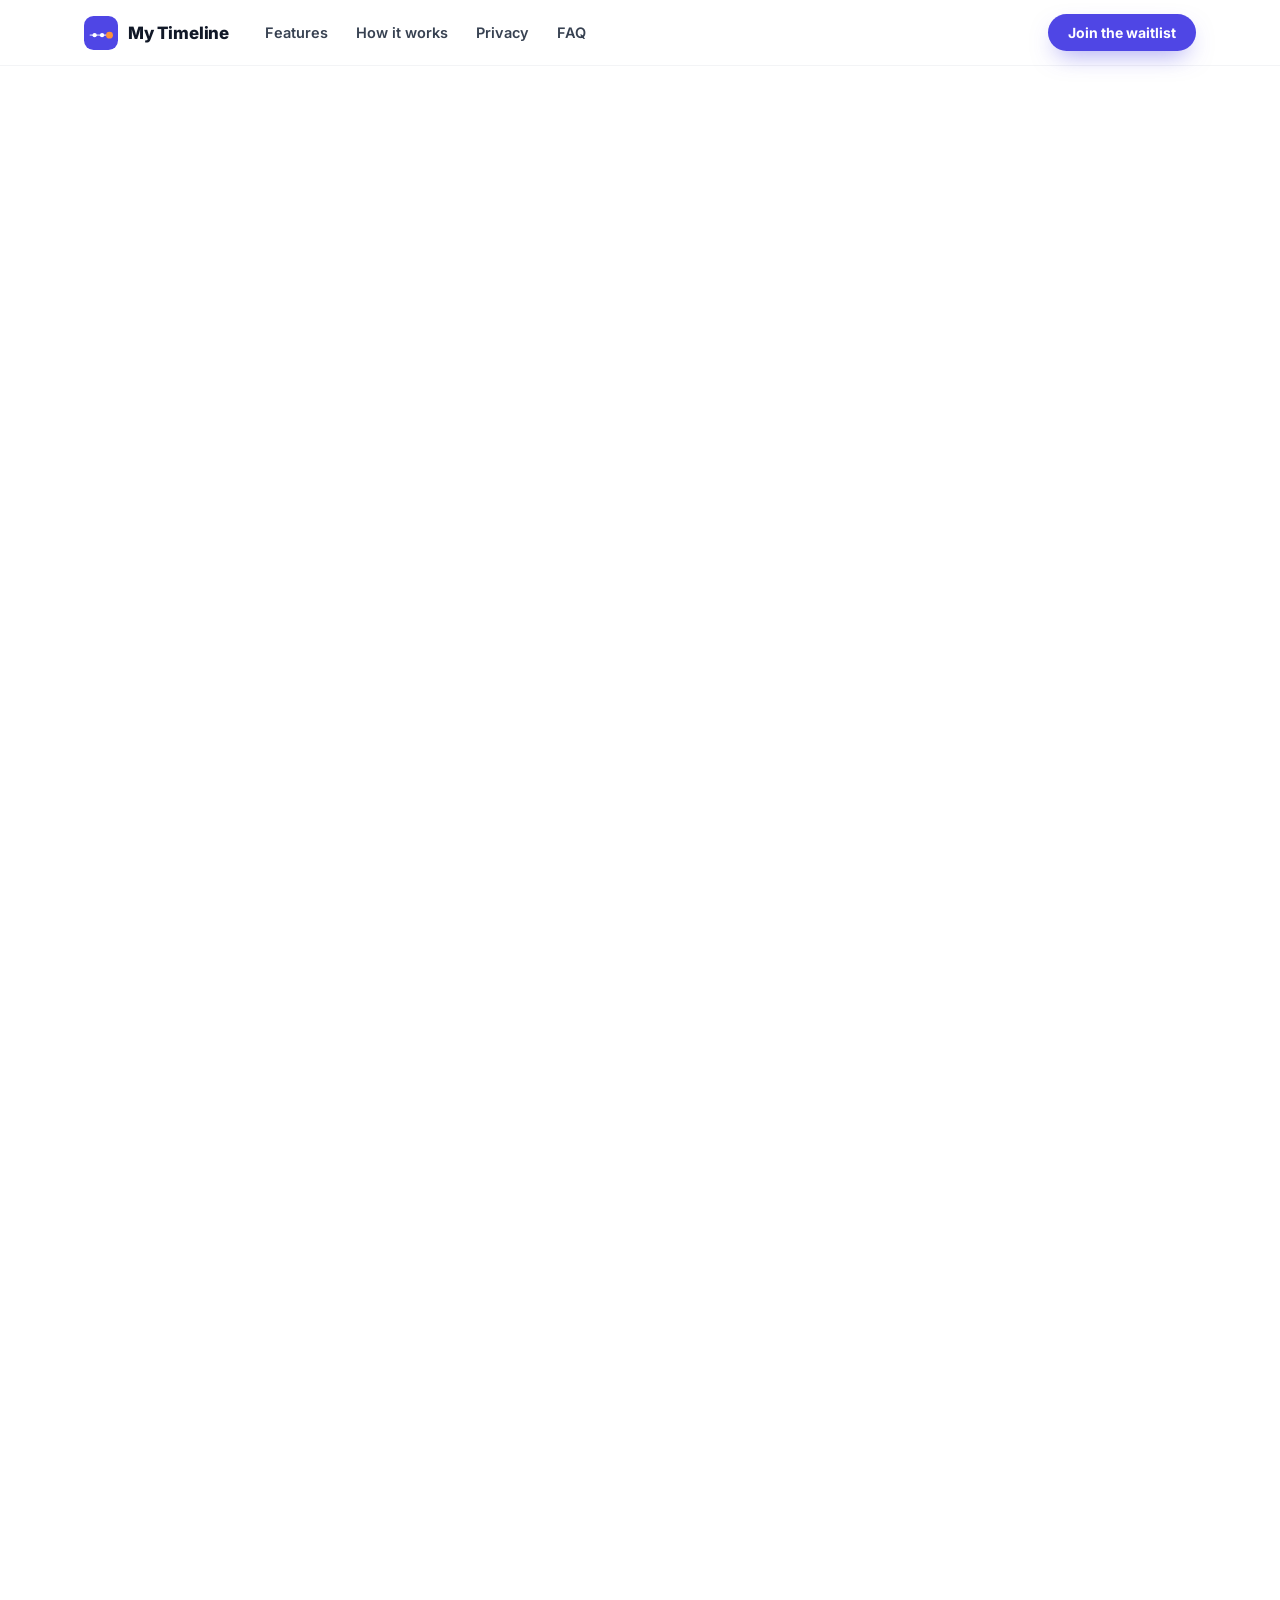
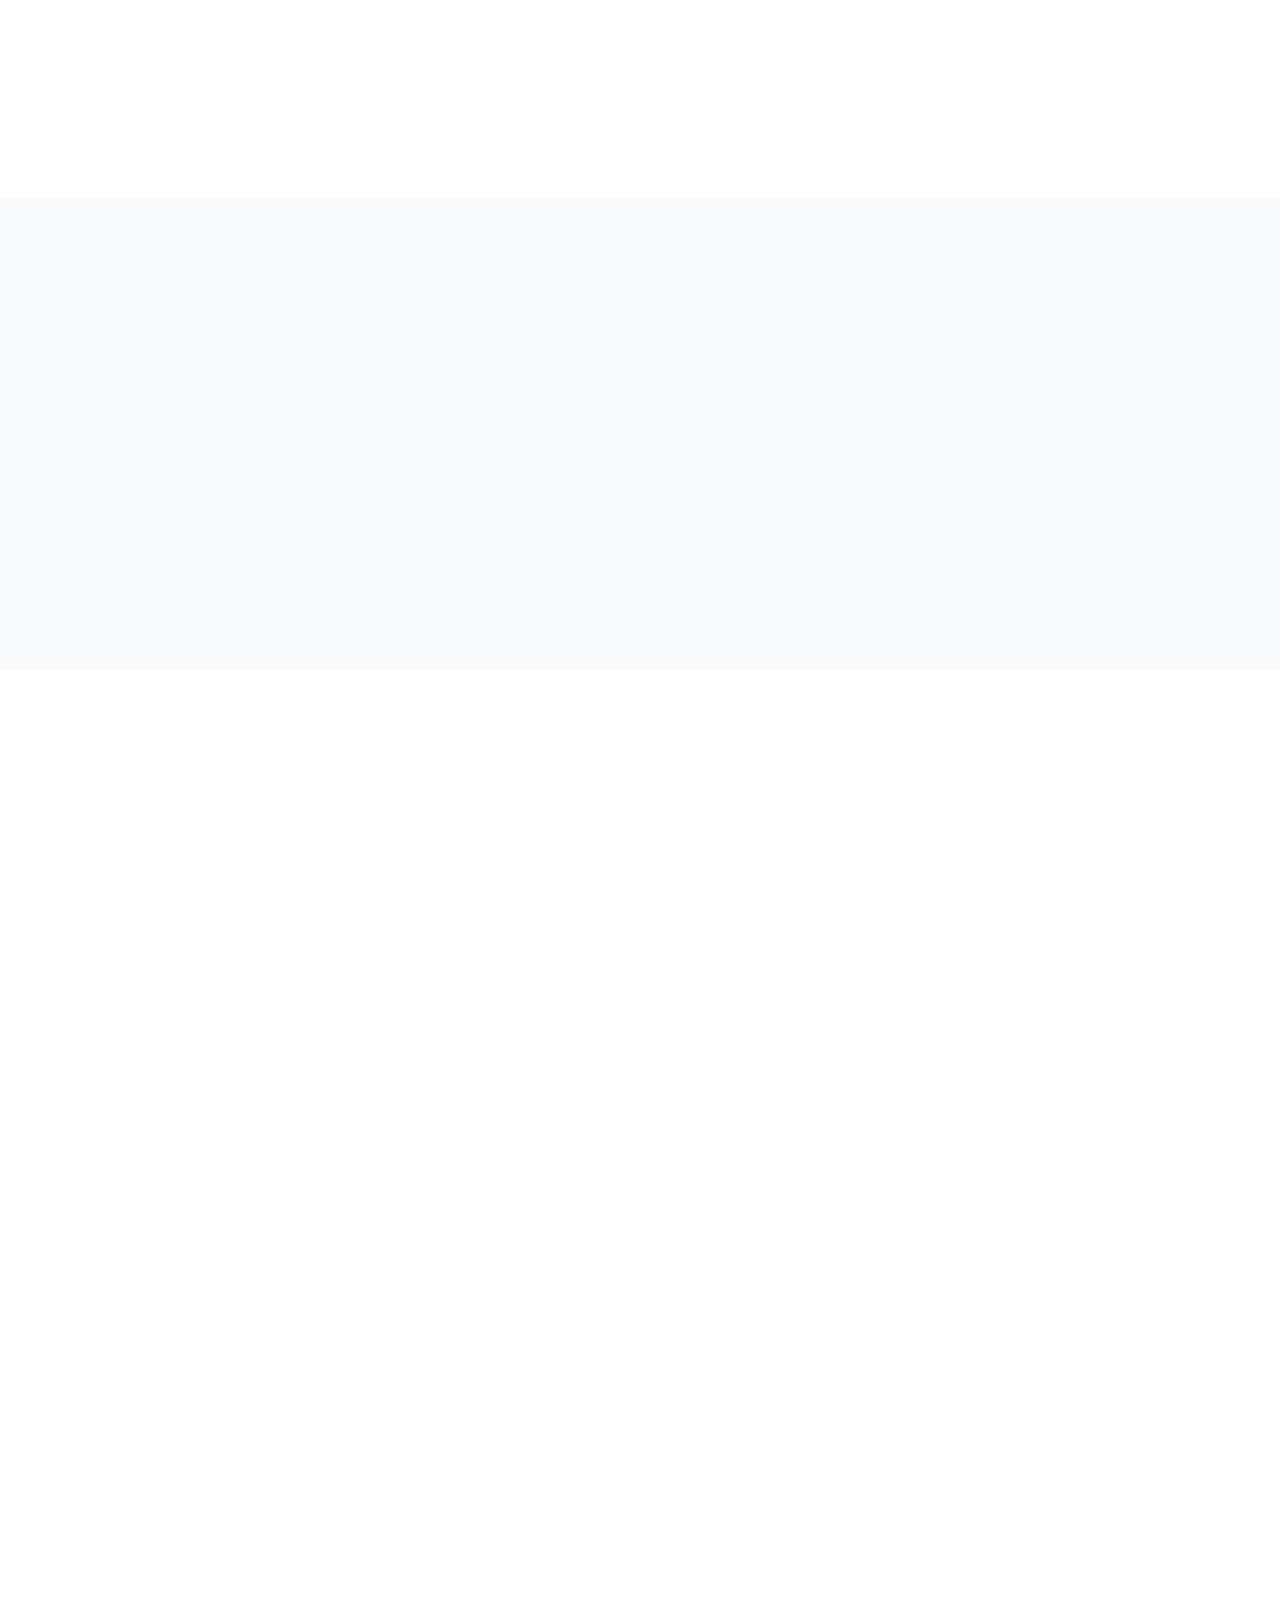
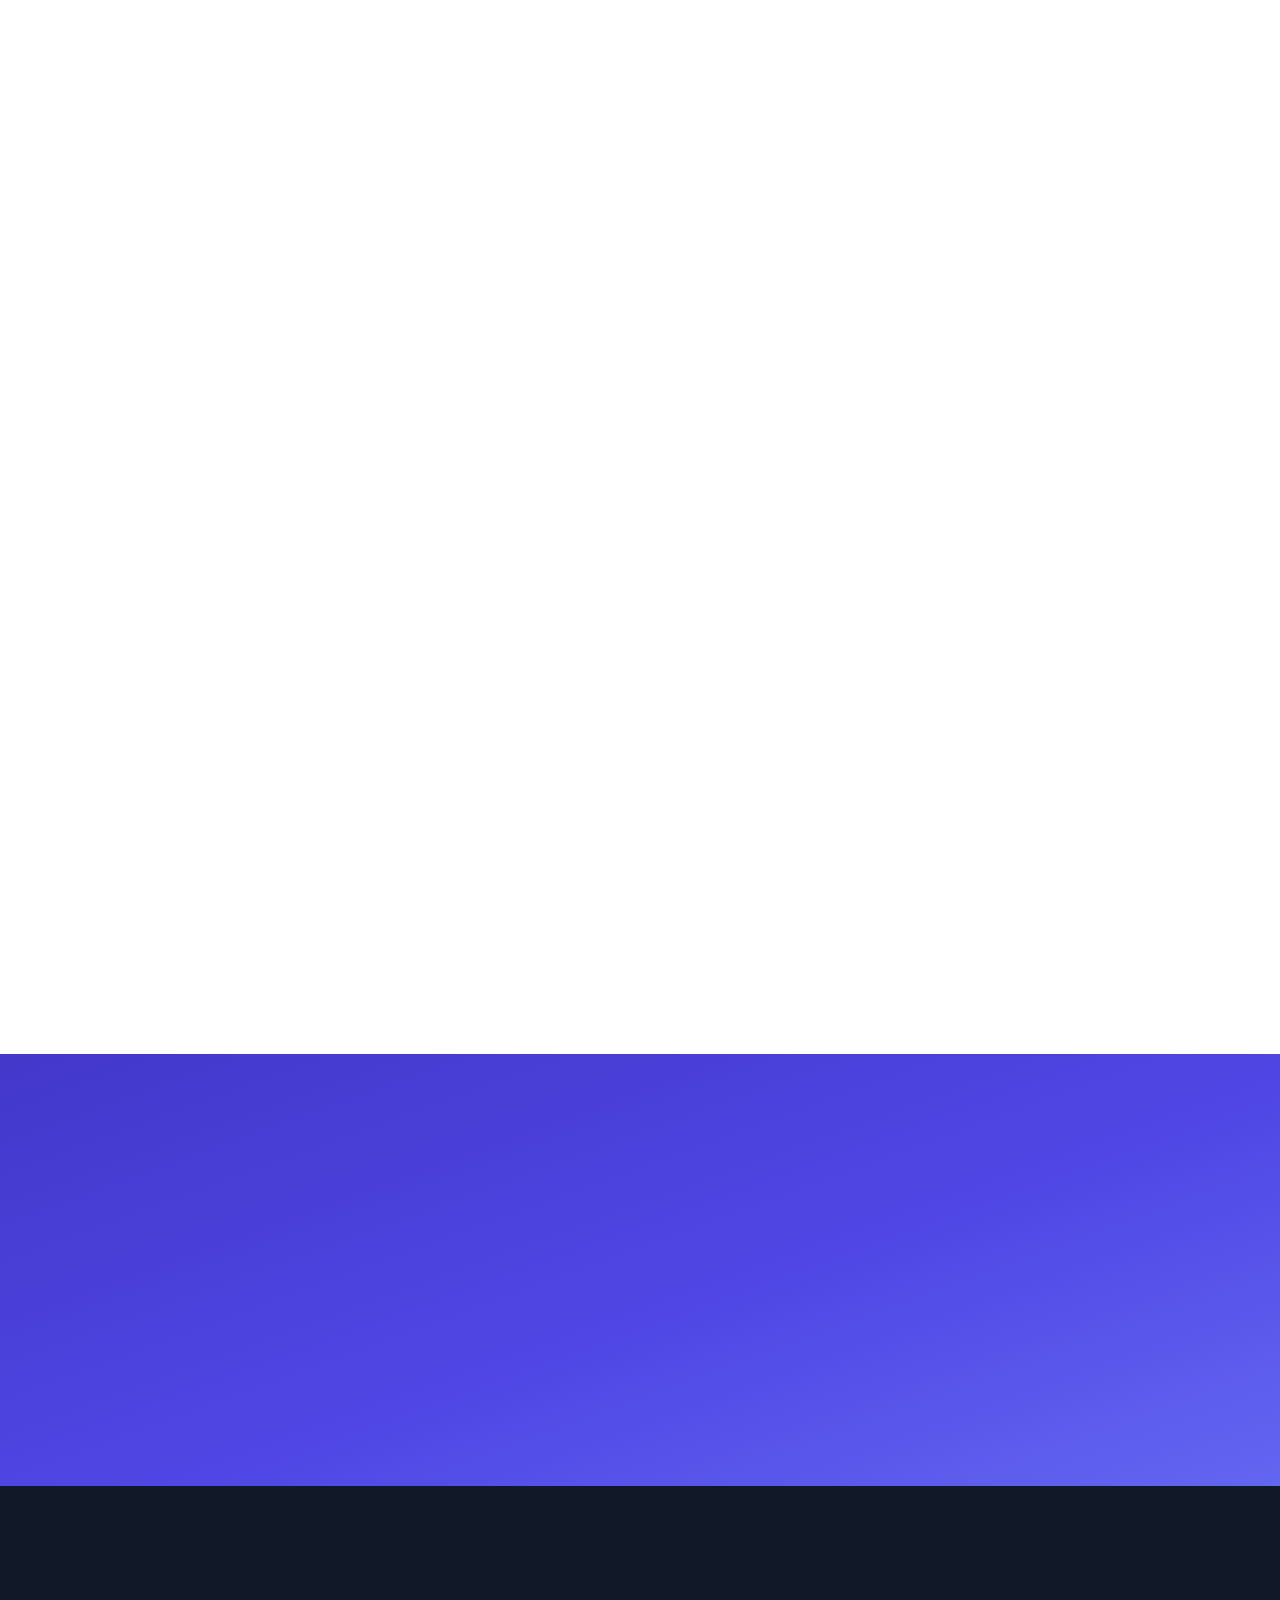
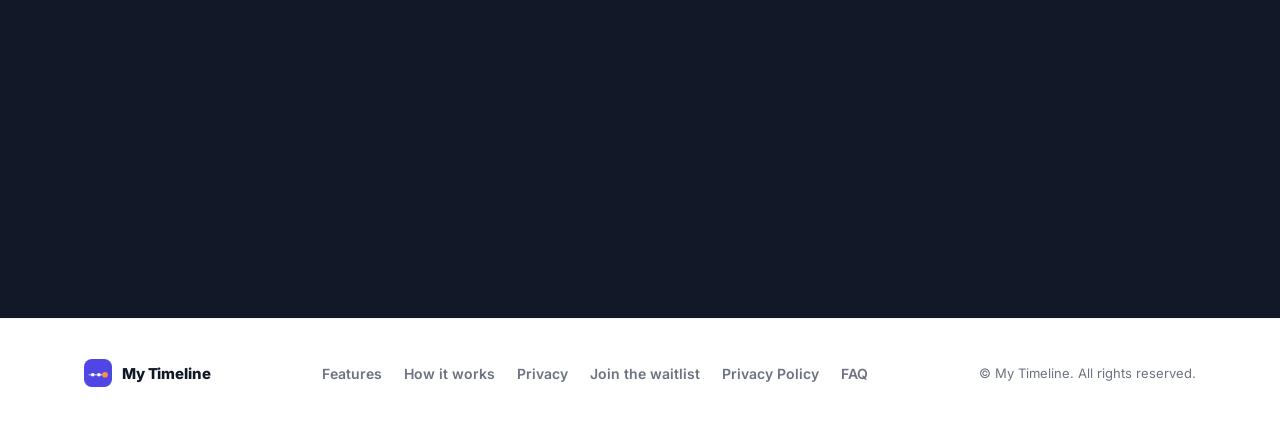
==== index.html @ 596b5185 "Refresh homepage with new app features and slogans Adds Instagram import, comments, custom themes, k" ====
<!doctype html>
<html lang="en">
<head>
<meta charset="UTF-8" />
<meta name="viewport" content="width=device-width, initial-scale=1.0" />
<title>My Timeline — A private timeline for the people you love</title>
<meta name="description" content="My Timeline is a private, collaborative app for capturing a life story as it happens — organized by age, shared only with the family and friends you invite." />
<link rel="icon" href="assets/favicon.png" />
<link rel="preconnect" href="https://fonts.googleapis.com" />
<link rel="preconnect" href="https://fonts.gstatic.com" crossorigin />
<link href="https://fonts.googleapis.com/css2?family=Inter:wght@400;500;600;700;800&display=swap" rel="stylesheet" />
<link rel="stylesheet" href="css/style.css" />
</head>
<body>

<a class="skip-link" href="#main">Skip to content</a>

<header class="nav" id="top">
  <div class="wrap nav__inner">
    <a class="brand" href="#top">
      <span class="brand__mark" aria-hidden="true">
        <svg width="34" height="34" viewBox="0 0 64 64" fill="none" xmlns="http://www.w3.org/2000/svg">
          <rect width="64" height="64" rx="18" fill="#4F46E5"/>
          <line x1="12" y1="36" x2="52" y2="36" stroke="rgba(255,255,255,0.55)" stroke-width="3" stroke-linecap="round"/>
          <circle cx="20" cy="36" r="4" fill="#fff"/>
          <circle cx="34" cy="36" r="4" fill="#fff"/>
          <circle cx="48" cy="36" r="6.5" fill="#FB923C"/>
        </svg>
      </span>
      <span class="brand__word">My Timeline</span>
    </a>

    <nav class="nav__links" aria-label="Primary">
      <a href="#features">Features</a>
      <a href="#how-it-works">How it works</a>
      <a href="#privacy">Privacy</a>
      <a href="faq.html">FAQ</a>
    </nav>

    <a class="btn btn--primary btn--sm nav__cta" href="#waitlist">Join the waitlist</a>

    <button class="nav__toggle" id="navToggle" aria-expanded="false" aria-controls="mobileMenu" aria-label="Open menu">
      <span></span><span></span><span></span>
    </button>
  </div>

  <div class="mobile-menu" id="mobileMenu">
    <a href="#features">Features</a>
    <a href="#how-it-works">How it works</a>
    <a href="#privacy">Privacy</a>
    <a href="faq.html">FAQ</a>
    <a class="btn btn--primary" href="#waitlist">Join the waitlist</a>
  </div>
</header>

<main id="main">

  <!-- HERO -->
  <section class="hero">
    <div class="wrap hero__inner">
      <div class="hero__copy reveal">
        <p class="eyebrow">Now building — early access opening soon</p>
        <h1>Every moment,<br>in order.</h1>
        <p class="hero__slogan">Capture your life, not your image.</p>
        <p class="hero__sub">
          My Timeline is a private place to keep the story of a life —
          organized by age, filled in together with the people who love them most.
        </p>

        <form class="waitlist-form" id="heroForm" novalidate>
          <label class="sr-only" for="heroEmail">Email address</label>
          <input class="waitlist-form__input" id="heroEmail" type="email" name="email" placeholder="you@example.com" autocomplete="email" required />
          <button class="btn btn--primary" type="submit">
            <span class="btn__label">Join the waitlist</span>
            <span class="btn__spinner" aria-hidden="true"></span>
          </button>
        </form>
        <p class="waitlist-form__status" id="heroStatus" role="status" aria-live="polite"></p>

        <p class="hero__note">No spam. One email when we open the doors.</p>
      </div>

      <div class="hero__art reveal reveal--delay-1" aria-hidden="true">
        <div class="phone phone--lg">
          <div class="phone__notch"></div>
          <div class="phone__screen">
            <div class="mock-topbar">
              <span class="mock-topbar__action">Timelines</span>
              <span class="mock-topbar__title">Baby June</span>
              <span class="mock-topbar__action">⋯</span>
            </div>
            <div class="mock-rail">

              <div class="mock-yearhead"><span>Born</span></div>

              <div class="mock-row">
                <div class="mock-rail-line"></div>
                <div class="mock-dot mock-dot--birth"></div>
                <div class="mock-card">
                  <div class="mock-thumb mock-thumb--a"></div>
                  <p class="mock-card__title">Hello, world</p>
                  <p class="mock-card__date">March 2, 2026</p>
                </div>
              </div>

              <div class="mock-yearhead"><span>Age 1</span></div>

              <div class="mock-row">
                <div class="mock-rail-line"></div>
                <div class="mock-dot"></div>
                <div class="mock-card">
                  <div class="mock-thumb mock-thumb--b"></div>
                  <p class="mock-card__title">First steps</p>
                  <p class="mock-card__date">April 14, 2027</p>
                </div>
              </div>

              <div class="mock-row">
                <div class="mock-rail-line"></div>
                <div class="mock-dot"></div>
                <div class="mock-card">
                  <div class="mock-thumb mock-thumb--c"></div>
                  <p class="mock-card__title">Beach day</p>
                  <p class="mock-card__date">July 9, 2027</p>
                </div>
              </div>

            </div>
            <div class="mock-fab">+</div>
          </div>
        </div>
        <div class="hero__blob" aria-hidden="true"></div>
      </div>
    </div>
  </section>

  <!-- FEATURES -->
  <section class="features" id="features">
    <div class="wrap">
      <div class="section-head reveal">
        <p class="eyebrow">Features</p>
        <h2>Built for the story of a life,<br>not a feed of it.</h2>
      </div>

      <div class="feature-grid">

        <article class="feature-card reveal">
          <div class="feature-card__icon" style="--icon-bg:#EEF2FF;--icon-fg:#4F46E5">
            <svg width="24" height="24" viewBox="0 0 24 24" fill="none"><path d="M4 18h16M8 18V9M12 18V4M16 18v6" stroke="currentColor" stroke-width="2" stroke-linecap="round" stroke-linejoin="round"/></svg>
          </div>
          <h3>Organized by age</h3>
          <p>Every photo, video, and note falls into place along one continuous rail — by year and by age, from day one onward.</p>
        </article>

        <article class="feature-card reveal">
          <div class="feature-card__icon" style="--icon-bg:#FFF7ED;--icon-fg:#FB923C">
            <svg width="24" height="24" viewBox="0 0 24 24" fill="none"><rect x="3" y="5" width="14" height="14" rx="2" stroke="currentColor" stroke-width="2"/><path d="M17 9l4-2v10l-4-2" stroke="currentColor" stroke-width="2" stroke-linejoin="round"/></svg>
          </div>
          <h3>Photos &amp; video, together</h3>
          <p>Capture moments exactly as they happened. Snap a photo or take a video — both live side by side in the same entry.</p>
        </article>

        <article class="feature-card reveal">
          <div class="feature-card__icon" style="--icon-bg:#FDF2F8;--icon-fg:#DB2777">
            <svg width="24" height="24" viewBox="0 0 24 24" fill="none"><path d="M12 3v12m0 0l-4-4m4 4l4-4M4 21h16" stroke="currentColor" stroke-width="2" stroke-linecap="round" stroke-linejoin="round"/></svg>
          </div>
          <h3>Import from Instagram</h3>
          <p>Already have years of memories on Instagram? Bring your posts straight in — no re-uploading, no starting from zero.</p>
        </article>

        <article class="feature-card reveal">
          <div class="feature-card__icon" style="--icon-bg:#FFFBEB;--icon-fg:#D97706">
            <svg width="24" height="24" viewBox="0 0 24 24" fill="none"><rect x="3" y="5" width="18" height="12" rx="3" stroke="currentColor" stroke-width="2"/><path d="M8 17l-2 4 5-4" stroke="currentColor" stroke-width="2" stroke-linejoin="round"/></svg>
          </div>
          <h3>Comments, not likes</h3>
          <p>Family can leave a note on any memory. No public likes, no algorithm — just the people who matter, replying back.</p>
        </article>

        <article class="feature-card reveal">
          <div class="feature-card__icon" style="--icon-bg:#ECFDF5;--icon-fg:#059669">
            <svg width="24" height="24" viewBox="0 0 24 24" fill="none"><path d="M17 21v-2a4 4 0 0 0-4-4H7a4 4 0 0 0-4 4v2M10 11a4 4 0 1 0 0-8 4 4 0 0 0 0 8Z" stroke="currentColor" stroke-width="2" stroke-linecap="round" stroke-linejoin="round"/><path d="M22 21v-2a4 4 0 0 0-3-3.87M16 3.13a4 4 0 0 1 0 7.75" stroke="currentColor" stroke-width="2" stroke-linecap="round" stroke-linejoin="round"/></svg>
          </div>
          <h3>Invite the whole family</h3>
          <p>Bring in parents, grandparents, or close friends as editors who can add moments, or viewers who just get to watch it grow.</p>
        </article>

        <article class="feature-card reveal">
          <div class="feature-card__icon" style="--icon-bg:#F5F3FF;--icon-fg:#7C3AED">
            <svg width="24" height="24" viewBox="0 0 24 24" fill="none"><rect x="3" y="3" width="8" height="8" rx="2" stroke="currentColor" stroke-width="2"/><rect x="13" y="3" width="8" height="8" rx="2" stroke="currentColor" stroke-width="2"/><rect x="3" y="13" width="8" height="8" rx="2" stroke="currentColor" stroke-width="2"/><rect x="13" y="13" width="8" height="8" rx="2" stroke="currentColor" stroke-width="2"/></svg>
          </div>
          <h3>Pick a look that fits</h3>
          <p>Choose a theme for each timeline — from clean and minimal to warm and classic — and make it feel like yours.</p>
        </article>

        <article class="feature-card reveal">
          <div class="feature-card__icon" style="--icon-bg:#F0FDFA;--icon-fg:#0D9488">
            <svg width="24" height="24" viewBox="0 0 24 24" fill="none"><path d="M4 5.5A2.5 2.5 0 0 1 6.5 3H12v18H6.5A2.5 2.5 0 0 1 4 18.5v-13Z" stroke="currentColor" stroke-width="2" stroke-linejoin="round"/><path d="M20 5.5A2.5 2.5 0 0 0 17.5 3H12v18h5.5a2.5 2.5 0 0 0 2.5-2.5v-13Z" stroke="currentColor" stroke-width="2" stroke-linejoin="round"/></svg>
          </div>
          <h3>Turn it into a keepsake book</h3>
          <p>Pick any stretch of the timeline and lay it out as a printable photo book — a memory you can actually hold.</p>
        </article>

        <article class="feature-card reveal">
          <div class="feature-card__icon" style="--icon-bg:#EFF6FF;--icon-fg:#2563EB">
            <svg width="24" height="24" viewBox="0 0 24 24" fill="none"><path d="M18 10h-1.26A8 8 0 1 0 9 20h9a5 5 0 0 0 0-10Z" stroke="currentColor" stroke-width="2" stroke-linejoin="round"/><path d="M9 16l2 2 4-4" stroke="currentColor" stroke-width="2" stroke-linecap="round" stroke-linejoin="round"/></svg>
          </div>
          <h3>Works offline</h3>
          <p>Your timeline keeps working on a plane, in the car, wherever you are — everything syncs the moment you're back online.</p>
        </article>

        <article class="feature-card reveal">
          <div class="feature-card__icon" style="--icon-bg:#FEF2F2;--icon-fg:#DC2626">
            <svg width="24" height="24" viewBox="0 0 24 24" fill="none"><path d="M12 22s8-4.5 8-11V5l-8-3-8 3v6c0 6.5 8 11 8 11Z" stroke="currentColor" stroke-width="2" stroke-linejoin="round"/></svg>
          </div>
          <h3>Private by default</h3>
          <p>There's no public feed and no discovery page. A timeline is only ever visible to the people you personally invite.</p>
        </article>

      </div>
    </div>
  </section>

  <!-- HOW IT WORKS -->
  <section class="how" id="how-it-works">
    <div class="wrap">
      <div class="section-head reveal">
        <p class="eyebrow">How it works</p>
        <h2>From first entry to<br>a life story, in four steps.</h2>
      </div>

      <ol class="steps">
        <li class="steps__item reveal">
          <span class="steps__num">01</span>
          <h3>Start a timeline</h3>
          <p>Give it a name and a starting date — a birthday, or just today.</p>
        </li>
        <li class="steps__item reveal reveal--delay-1">
          <span class="steps__num">02</span>
          <h3>Add a moment</h3>
          <p>Drop in a photo, a video, and a few words whenever something's worth keeping.</p>
        </li>
        <li class="steps__item reveal reveal--delay-2">
          <span class="steps__num">03</span>
          <h3>Invite your people</h3>
          <p>Bring in family as editors, or share view-only access with anyone else.</p>
        </li>
        <li class="steps__item reveal reveal--delay-3">
          <span class="steps__num">04</span>
          <h3>Watch it build itself</h3>
          <p>Every entry files itself under the right year and age — no scrolling to sort things out.</p>
        </li>
      </ol>
    </div>
  </section>

  <!-- SHOWCASE -->
  <section class="showcase">
    <div class="wrap showcase__row">
      <div class="showcase__art reveal" aria-hidden="true">
        <div class="phone phone--md">
          <div class="phone__notch"></div>
          <div class="phone__screen">
            <div class="mock-detail">
              <div class="mock-detail__media"></div>
              <div class="mock-detail__body">
                <p class="mock-detail__title">First steps</p>
                <p class="mock-detail__date">Age 1 · April 14, 2027</p>
                <p class="mock-detail__caption">She let go of the couch, looked at Dad, and just... walked. Six wobbly steps and then straight into a hug.</p>
              </div>
            </div>
          </div>
        </div>
      </div>
      <div class="showcase__copy reveal reveal--delay-1">
        <p class="eyebrow">The moment, in context</p>
        <h2>Every entry remembers where it belongs.</h2>
        <p class="showcase__sub">Tap any moment to see it full-size, alongside the age it happened at and the story behind it — not just a timestamp buried in a camera roll.</p>
      </div>
    </div>

    <div class="wrap showcase__row showcase__row--reverse">
      <div class="showcase__art reveal" aria-hidden="true">
        <div class="phone phone--md">
          <div class="phone__notch"></div>
          <div class="phone__screen">
            <div class="mock-invite">
              <p class="mock-invite__title">Invite to Baby June</p>
              <label class="mock-invite__label">Email address</label>
              <div class="mock-invite__input">grandma@example.com</div>
              <label class="mock-invite__label">Permission</label>
              <div class="mock-invite__roles">
                <div class="mock-invite__role mock-invite__role--active">
                  <p>Viewer</p>
                  <span>Can view the timeline only</span>
                </div>
                <div class="mock-invite__role">
                  <p>Editor</p>
                  <span>Can add and edit entries</span>
                </div>
              </div>
              <div class="mock-invite__btn">Send Invite</div>
            </div>
          </div>
        </div>
      </div>
      <div class="showcase__copy reveal reveal--delay-1">
        <p class="eyebrow">Built to be shared</p>
        <h2>Grandparents get view-only. Co-parents get full access.</h2>
        <p class="showcase__sub">Decide exactly who can add memories and who just gets to enjoy them — down to each person you invite.</p>
      </div>
    </div>

    <div class="wrap showcase__row">
      <div class="showcase__art reveal" aria-hidden="true">
        <div class="phone phone--md">
          <div class="phone__notch"></div>
          <div class="phone__screen">
            <div class="mock-import">
              <p class="mock-import__title">Import from Instagram</p>
              <p class="mock-import__found">247 posts found · 2019–2024</p>
              <div class="mock-import__grid">
                <div class="mock-import__tile mock-import__tile--a"></div>
                <div class="mock-import__tile mock-import__tile--b"></div>
                <div class="mock-import__tile mock-import__tile--c"></div>
                <div class="mock-import__tile mock-import__tile--d"></div>
                <div class="mock-import__tile mock-import__tile--e"></div>
                <div class="mock-import__tile mock-import__tile--f"></div>
              </div>
              <div class="mock-import__bar"><div class="mock-import__bar-fill"></div></div>
              <div class="mock-import__btn">Import 247 memories</div>
            </div>
          </div>
        </div>
      </div>
      <div class="showcase__copy reveal reveal--delay-1">
        <p class="eyebrow">Leave the feed behind</p>
        <h2>Bring years of memories with you — not just your last post.</h2>
        <p class="showcase__sub">Export your data from Instagram and My Timeline sorts every photo and video into place by date automatically. Nothing gets left behind in an app built for scrolling, not remembering.</p>
      </div>
    </div>
  </section>

  <!-- PRIVACY -->
  <section class="privacy" id="privacy">
    <div class="wrap privacy__inner">
      <div class="reveal">
        <p class="eyebrow eyebrow--light">Privacy first</p>
        <p class="privacy__slogan">Where memories matter more than likes.</p>
        <h2>Not everything needs to be public to be worth keeping.</h2>
        <p class="privacy__sub">My Timeline was built as the opposite of a social feed. There's no algorithm, no likes, and no way for anyone to find a timeline unless you send them the invite yourself.</p>
      </div>
      <ul class="privacy__list reveal reveal--delay-1">
        <li><span class="privacy__check">✓</span> No public profiles or discovery</li>
        <li><span class="privacy__check">✓</span> You choose viewer or editor access, person by person</li>
        <li><span class="privacy__check">✓</span> Remove anyone's access at any time</li>
        <li><span class="privacy__check">✓</span> Your media stays tied to your account, not an ad platform</li>
      </ul>
    </div>
  </section>

  <!-- CTA -->
  <section class="cta" id="waitlist">
    <div class="wrap cta__inner reveal">
      <h2>Be first to know when My Timeline opens up.</h2>
      <p>We're building in the open with a small group of early families. Leave your email and we'll send one note when it's your turn.</p>

      <form class="waitlist-form waitlist-form--cta" id="ctaForm" novalidate>
        <label class="sr-only" for="ctaEmail">Email address</label>
        <input class="waitlist-form__input" id="ctaEmail" type="email" name="email" placeholder="you@example.com" autocomplete="email" required />
        <button class="btn btn--light" type="submit">
          <span class="btn__label">Join the waitlist</span>
          <span class="btn__spinner" aria-hidden="true"></span>
        </button>
      </form>
      <p class="waitlist-form__status" id="ctaStatus" role="status" aria-live="polite"></p>
    </div>
  </section>

</main>

<footer class="footer">
  <div class="wrap footer__inner">
    <a class="brand brand--footer" href="#top">
      <span class="brand__mark" aria-hidden="true">
        <svg width="28" height="28" viewBox="0 0 64 64" fill="none" xmlns="http://www.w3.org/2000/svg">
          <rect width="64" height="64" rx="18" fill="#4F46E5"/>
          <line x1="12" y1="36" x2="52" y2="36" stroke="rgba(255,255,255,0.55)" stroke-width="3" stroke-linecap="round"/>
          <circle cx="20" cy="36" r="4" fill="#fff"/>
          <circle cx="34" cy="36" r="4" fill="#fff"/>
          <circle cx="48" cy="36" r="6.5" fill="#FB923C"/>
        </svg>
      </span>
      <span class="brand__word">My Timeline</span>
    </a>
    <nav class="footer__links" aria-label="Footer">
      <a href="#features">Features</a>
      <a href="#how-it-works">How it works</a>
      <a href="#privacy">Privacy</a>
      <a href="#waitlist">Join the waitlist</a>
      <a href="privacy.html">Privacy Policy</a>
      <a href="faq.html">FAQ</a>
    </nav>
    <p class="footer__copy">© <span id="year"></span> My Timeline. All rights reserved.</p>
  </div>
</footer>

<script src="js/config.js"></script>
<script src="js/main.js"></script>
</body>
</html>
---- css/style.css ----
/* ---------- Reset & base ---------- */
*, *::before, *::after { box-sizing: border-box; }
html { scroll-behavior: smooth; }
body {
  margin: 0;
  font-family: 'Inter', -apple-system, BlinkMacSystemFont, 'Segoe UI', sans-serif;
  color: var(--ink);
  background: var(--white);
  -webkit-font-smoothing: antialiased;
}
img, svg { display: block; max-width: 100%; }
a { color: inherit; text-decoration: none; }
ul, ol { margin: 0; padding: 0; list-style: none; }
h1, h2, h3, p { margin: 0; }
button { font: inherit; cursor: pointer; }
input { font: inherit; }

:root {
  --indigo: #4F46E5;
  --indigo-dark: #4338CA;
  --indigo-50: #EEF2FF;
  --orange: #FB923C;
  --ink: #111827;
  --gray-700: #374151;
  --gray-600: #6B7280;
  --gray-300: #D1D5DB;
  --gray-200: #E5E7EB;
  --gray-100: #F3F4F6;
  --gray-50: #F9FAFB;
  --white: #FFFFFF;
  --radius-lg: 24px;
  --radius-md: 16px;
  --radius-sm: 10px;
  --shadow-soft: 0 20px 60px -20px rgba(17, 24, 39, 0.25);
  --wrap: 1160px;
}

.wrap {
  max-width: var(--wrap);
  margin: 0 auto;
  padding: 0 24px;
}

.sr-only {
  position: absolute;
  width: 1px; height: 1px;
  padding: 0; margin: -1px;
  overflow: hidden;
  clip: rect(0,0,0,0);
  white-space: nowrap; border: 0;
}

.skip-link {
  position: absolute;
  left: -999px;
  top: 0;
  background: var(--indigo);
  color: #fff;
  padding: 10px 16px;
  border-radius: 0 0 8px 0;
  z-index: 1000;
}
.skip-link:focus { left: 0; }

.eyebrow {
  font-size: 13px;
  font-weight: 700;
  letter-spacing: 0.06em;
  text-transform: uppercase;
  color: var(--indigo);
  margin: 0 0 12px;
}
.eyebrow--light { color: rgba(255,255,255,0.75); }

h1 {
  font-size: clamp(40px, 6vw, 64px);
  font-weight: 800;
  line-height: 1.05;
  letter-spacing: -0.02em;
}

h2 {
  font-size: clamp(28px, 4vw, 40px);
  font-weight: 800;
  line-height: 1.15;
  letter-spacing: -0.01em;
}

h3 { font-size: 18px; font-weight: 700; }

/* ---------- Buttons ---------- */
.btn {
  display: inline-flex;
  align-items: center;
  justify-content: center;
  gap: 8px;
  border: none;
  border-radius: 999px;
  padding: 15px 26px;
  font-weight: 700;
  font-size: 15px;
  white-space: nowrap;
  transition: transform 0.15s ease, box-shadow 0.15s ease, opacity 0.15s ease, background 0.15s ease;
}
.btn:active { transform: scale(0.97); }

.btn--primary {
  background: var(--indigo);
  color: #fff;
  box-shadow: 0 10px 24px -8px rgba(79, 70, 229, 0.55);
}
.btn--primary:hover { background: var(--indigo-dark); }

.btn--light {
  background: #fff;
  color: var(--indigo);
}
.btn--light:hover { background: var(--gray-50); }

.btn--sm { padding: 10px 20px; font-size: 14px; }

.btn__spinner {
  display: none;
  width: 15px; height: 15px;
  border-radius: 50%;
  border: 2px solid rgba(255,255,255,0.4);
  border-top-color: #fff;
  animation: spin 0.7s linear infinite;
}
.btn--light .btn__spinner {
  border-color: rgba(79,70,229,0.25);
  border-top-color: var(--indigo);
}
.btn.is-loading .btn__spinner { display: inline-block; }
.btn.is-loading .btn__label { opacity: 0.6; }
.btn.is-loading { pointer-events: none; }

@keyframes spin { to { transform: rotate(360deg); } }

/* ---------- Nav ---------- */
.nav {
  position: sticky;
  top: 0;
  z-index: 100;
  background: rgba(255,255,255,0.85);
  backdrop-filter: saturate(180%) blur(14px);
  border-bottom: 1px solid var(--gray-100);
}
.nav__inner {
  display: flex;
  align-items: center;
  gap: 24px;
  padding-top: 14px;
  padding-bottom: 14px;
}
.brand { display: flex; align-items: center; gap: 10px; }
.brand__word { font-weight: 800; font-size: 17px; letter-spacing: -0.01em; }
.nav__links {
  display: flex;
  gap: 28px;
  margin-left: 12px;
  font-weight: 600;
  font-size: 14.5px;
  color: var(--gray-700);
}
.nav__links a:hover { color: var(--indigo); }
.nav__cta { margin-left: auto; }

.nav__toggle {
  display: none;
  flex-direction: column;
  justify-content: center;
  gap: 5px;
  width: 36px; height: 36px;
  background: none; border: none;
  margin-left: 8px;
}
.nav__toggle span {
  display: block;
  width: 20px; height: 2px;
  background: var(--ink);
  border-radius: 2px;
  transition: transform 0.2s ease, opacity 0.2s ease;
}

.mobile-menu {
  display: none;
  flex-direction: column;
  gap: 4px;
  padding: 8px 24px 20px;
  border-top: 1px solid var(--gray-100);
}
.mobile-menu a {
  padding: 12px 4px;
  font-weight: 600;
  color: var(--gray-700);
  border-bottom: 1px solid var(--gray-100);
}
.mobile-menu .btn { margin-top: 12px; }

.nav.is-open .mobile-menu { display: flex; }
.nav.is-open .nav__toggle span:nth-child(1) { transform: translateY(7px) rotate(45deg); }
.nav.is-open .nav__toggle span:nth-child(2) { opacity: 0; }
.nav.is-open .nav__toggle span:nth-child(3) { transform: translateY(-7px) rotate(-45deg); }

@media (max-width: 860px) {
  .nav__links, .nav__cta { display: none; }
  .nav__toggle { display: flex; }
}

/* ---------- Hero ---------- */
.hero {
  padding: 72px 0 40px;
  overflow: hidden;
}
.hero__inner {
  display: grid;
  grid-template-columns: 1.05fr 0.95fr;
  align-items: center;
  gap: 48px;
}
.hero__slogan {
  margin-top: 16px;
  font-size: 19px;
  font-weight: 700;
  color: var(--orange);
  letter-spacing: -0.01em;
}
.hero__sub {
  margin-top: 12px;
  font-size: 18px;
  line-height: 1.6;
  color: var(--gray-600);
  max-width: 520px;
}
.hero__note {
  margin-top: 10px;
  font-size: 13px;
  color: var(--gray-600);
}
.hero__art {
  position: relative;
  display: flex;
  justify-content: center;
}
.hero__blob {
  position: absolute;
  inset: 0;
  margin: auto;
  width: 420px; height: 420px;
  background: radial-gradient(circle at 30% 30%, rgba(79,70,229,0.18), transparent 60%),
              radial-gradient(circle at 70% 70%, rgba(251,146,60,0.18), transparent 60%);
  filter: blur(10px);
  z-index: -1;
}

/* ---------- Waitlist form ---------- */
.waitlist-form {
  display: flex;
  gap: 10px;
  margin-top: 28px;
  max-width: 440px;
}
.waitlist-form__input {
  flex: 1;
  min-width: 0;
  border: 1.5px solid var(--gray-200);
  border-radius: 999px;
  padding: 14px 20px;
  font-size: 15px;
  color: var(--ink);
  background: #fff;
}
.waitlist-form__input:focus {
  outline: none;
  border-color: var(--indigo);
  box-shadow: 0 0 0 4px var(--indigo-50);
}
.waitlist-form__status {
  min-height: 20px;
  margin-top: 10px;
  font-size: 14px;
  font-weight: 600;
}
.waitlist-form__status[data-state="success"] { color: #059669; }
.waitlist-form__status[data-state="error"] { color: #DC2626; }

.waitlist-form--cta { margin: 28px auto 0; }
.waitlist-form--cta .waitlist-form__input { background: rgba(255,255,255,0.95); border-color: transparent; }
.cta .waitlist-form__status[data-state="success"] { color: #A7F3D0; }
.cta .waitlist-form__status[data-state="error"] { color: #FECACA; }

@media (max-width: 480px) {
  .waitlist-form { flex-direction: column; }
}

/* ---------- Phone mockup ---------- */
.phone {
  position: relative;
  width: 290px;
  background: #0B1020;
  border-radius: 46px;
  padding: 14px;
  box-shadow: var(--shadow-soft);
}
.phone--md { width: 260px; }
.phone__notch {
  position: absolute;
  top: 14px; left: 50%;
  transform: translateX(-50%);
  width: 90px; height: 22px;
  background: #0B1020;
  border-bottom-left-radius: 14px;
  border-bottom-right-radius: 14px;
  z-index: 2;
}
.phone__screen {
  position: relative;
  background: #fff;
  border-radius: 32px;
  overflow: hidden;
  height: 560px;
}
.phone--md .phone__screen { height: 500px; }

.mock-topbar {
  display: flex;
  align-items: center;
  justify-content: space-between;
  padding: 34px 16px 12px;
  font-size: 11px;
  font-weight: 700;
  color: var(--indigo);
  border-bottom: 1px solid var(--gray-100);
}
.mock-topbar__title { color: var(--ink); font-size: 12px; }

.mock-rail { padding: 6px 10px 40px; }

.mock-yearhead {
  display: flex;
  justify-content: center;
  padding: 12px 0 4px;
}
.mock-yearhead span {
  background: var(--gray-100);
  color: var(--gray-600);
  font-size: 9px;
  font-weight: 800;
  letter-spacing: 0.05em;
  text-transform: uppercase;
  padding: 4px 10px;
  border-radius: 999px;
}

.mock-row {
  position: relative;
  display: flex;
  gap: 8px;
  padding: 0 2px 12px;
}
.mock-rail-line {
  position: absolute;
  top: 0; bottom: 0; left: 12px;
  width: 2px;
  background: var(--gray-200);
}
.mock-dot {
  position: relative;
  z-index: 1;
  width: 10px; height: 10px;
  margin-top: 4px;
  border-radius: 50%;
  background: var(--indigo);
  flex-shrink: 0;
  margin-left: 8px;
}
.mock-dot--birth { width: 13px; height: 13px; background: var(--orange); margin-left: 6.5px; }

.mock-card {
  flex: 1;
  border: 1px solid var(--gray-200);
  border-radius: 12px;
  padding: 6px;
}
.mock-thumb {
  width: 100%;
  aspect-ratio: 1.9;
  border-radius: 9px;
}
.mock-thumb--a { background: linear-gradient(135deg, #FDE68A, #FB923C); }
.mock-thumb--b { background: linear-gradient(135deg, #A7F3D0, #34D399); }
.mock-thumb--c { background: linear-gradient(135deg, #BFDBFE, #60A5FA); }
.mock-card__title { font-size: 11px; font-weight: 700; margin-top: 6px; }
.mock-card__date { font-size: 9.5px; color: var(--gray-600); margin-top: 2px; }

.mock-fab {
  position: absolute;
  right: 16px; bottom: 20px;
  width: 40px; height: 40px;
  border-radius: 50%;
  background: var(--indigo);
  color: #fff;
  font-size: 20px;
  display: flex; align-items: center; justify-content: center;
  box-shadow: 0 8px 18px -6px rgba(79,70,229,0.6);
}

.mock-detail__media {
  aspect-ratio: 1.1;
  background: linear-gradient(135deg, #C7D2FE, #818CF8);
}
.mock-detail__body { padding: 16px; }
.mock-detail__title { font-size: 15px; font-weight: 800; }
.mock-detail__date { font-size: 11px; color: var(--gray-600); margin-top: 4px; }
.mock-detail__caption { font-size: 12.5px; color: var(--gray-700); line-height: 1.6; margin-top: 12px; }

.mock-import { padding: 34px 18px 18px; }
.mock-import__title { font-size: 14px; font-weight: 800; text-align: center; }
.mock-import__found { font-size: 11px; color: var(--gray-600); text-align: center; margin-top: 4px; }
.mock-import__grid {
  display: grid;
  grid-template-columns: repeat(3, 1fr);
  gap: 6px;
  margin-top: 18px;
}
.mock-import__tile { aspect-ratio: 1; border-radius: 8px; }
.mock-import__tile--a { background: linear-gradient(135deg, #FBCFE8, #DB2777); }
.mock-import__tile--b { background: linear-gradient(135deg, #FDE68A, #F59E0B); }
.mock-import__tile--c { background: linear-gradient(135deg, #BFDBFE, #3B82F6); }
.mock-import__tile--d { background: linear-gradient(135deg, #A7F3D0, #10B981); }
.mock-import__tile--e { background: linear-gradient(135deg, #DDD6FE, #7C3AED); }
.mock-import__tile--f { background: linear-gradient(135deg, #FECACA, #EF4444); }
.mock-import__bar {
  margin-top: 18px;
  height: 6px;
  border-radius: 999px;
  background: var(--gray-100);
  overflow: hidden;
}
.mock-import__bar-fill {
  width: 64%;
  height: 100%;
  background: var(--indigo);
  border-radius: 999px;
}
.mock-import__btn {
  margin-top: 16px;
  background: var(--indigo);
  color: #fff;
  text-align: center;
  font-size: 12.5px;
  font-weight: 700;
  padding: 11px;
  border-radius: 9px;
}

.mock-invite { padding: 30px 18px 18px; }
.mock-invite__title { font-size: 14px; font-weight: 800; text-align: center; margin-bottom: 18px; }
.mock-invite__label { display: block; font-size: 10.5px; font-weight: 700; color: var(--gray-600); margin: 14px 0 6px; }
.mock-invite__input {
  border: 1px solid var(--gray-200);
  border-radius: 9px;
  padding: 10px 12px;
  font-size: 12px;
  color: var(--gray-700);
}
.mock-invite__roles { display: flex; gap: 8px; }
.mock-invite__role {
  flex: 1;
  border: 1px solid var(--gray-200);
  border-radius: 9px;
  padding: 9px;
}
.mock-invite__role p { font-size: 11.5px; font-weight: 800; margin: 0 0 3px; }
.mock-invite__role span { font-size: 9px; color: var(--gray-600); }
.mock-invite__role--active { border-color: var(--indigo); background: var(--indigo-50); }
.mock-invite__role--active p { color: var(--indigo); }
.mock-invite__btn {
  margin-top: 18px;
  background: var(--indigo);
  color: #fff;
  text-align: center;
  font-size: 12.5px;
  font-weight: 700;
  padding: 11px;
  border-radius: 9px;
}

/* ---------- Section head ---------- */
.section-head { max-width: 620px; margin: 0 0 48px; }

section { padding: 96px 0; }

/* ---------- Features ---------- */
.feature-grid {
  display: grid;
  grid-template-columns: repeat(3, 1fr);
  gap: 24px;
}
.feature-card {
  padding: 28px;
  border: 1px solid var(--gray-100);
  border-radius: var(--radius-md);
  transition: box-shadow 0.2s ease, transform 0.2s ease, border-color 0.2s ease;
}
.feature-card:hover {
  box-shadow: 0 20px 40px -24px rgba(17,24,39,0.25);
  border-color: var(--gray-200);
  transform: translateY(-2px);
}
.feature-card__icon {
  width: 44px; height: 44px;
  border-radius: 12px;
  background: var(--icon-bg);
  color: var(--icon-fg);
  display: flex; align-items: center; justify-content: center;
  margin-bottom: 18px;
}
.feature-card h3 { margin-bottom: 8px; }
.feature-card p { font-size: 14.5px; line-height: 1.6; color: var(--gray-600); }

@media (max-width: 900px) {
  .feature-grid { grid-template-columns: repeat(2, 1fr); }
}
@media (max-width: 620px) {
  .feature-grid { grid-template-columns: 1fr; }
}

/* ---------- How it works ---------- */
.how { background: var(--gray-50); }
.steps {
  display: grid;
  grid-template-columns: repeat(4, 1fr);
  gap: 24px;
  counter-reset: step;
}
.steps__item {
  position: relative;
  padding-top: 20px;
}
.steps__item::before {
  content: "";
  position: absolute;
  top: 0; left: 0; right: 0;
  height: 3px;
  background: var(--gray-200);
  border-radius: 3px;
}
.steps__item::after {
  content: "";
  position: absolute;
  top: -3.5px; left: 0;
  width: 10px; height: 10px;
  border-radius: 50%;
  background: var(--indigo);
}
.steps__num {
  display: block;
  font-size: 13px;
  font-weight: 800;
  color: var(--indigo);
  margin-bottom: 10px;
}
.steps__item h3 { margin-bottom: 8px; }
.steps__item p { font-size: 14.5px; line-height: 1.6; color: var(--gray-600); }

@media (max-width: 900px) {
  .steps { grid-template-columns: repeat(2, 1fr); row-gap: 40px; }
}
@media (max-width: 560px) {
  .steps { grid-template-columns: 1fr; }
}

/* ---------- Showcase ---------- */
.showcase__row {
  display: grid;
  grid-template-columns: 0.9fr 1.1fr;
  align-items: center;
  gap: 56px;
  padding: 40px 24px;
}
.showcase__row--reverse { grid-template-columns: 1.1fr 0.9fr; }
.showcase__row--reverse .showcase__art { order: 2; }
.showcase__art { display: flex; justify-content: center; }
.showcase__sub { margin-top: 16px; font-size: 16px; line-height: 1.65; color: var(--gray-600); max-width: 440px; }

@media (max-width: 860px) {
  .showcase__row, .showcase__row--reverse {
    grid-template-columns: 1fr;
    text-align: center;
  }
  .showcase__row--reverse .showcase__art { order: 0; }
  .showcase__sub { margin-left: auto; margin-right: auto; }
}

/* ---------- Privacy ---------- */
.privacy {
  background: linear-gradient(160deg, #4338CA, #4F46E5 55%, #6366F1);
  color: #fff;
}
.privacy__inner {
  display: grid;
  grid-template-columns: 1.1fr 0.9fr;
  gap: 56px;
  align-items: center;
}
.privacy__slogan {
  font-size: clamp(20px, 2.6vw, 26px);
  font-weight: 800;
  color: var(--orange);
  margin-bottom: 14px;
  letter-spacing: -0.01em;
}
.privacy h2 { color: #fff; }
.privacy__sub { margin-top: 16px; font-size: 16px; line-height: 1.65; color: rgba(255,255,255,0.82); max-width: 460px; }
.privacy__list { display: flex; flex-direction: column; gap: 16px; }
.privacy__list li {
  display: flex;
  align-items: center;
  gap: 12px;
  font-size: 15px;
  font-weight: 600;
  background: rgba(255,255,255,0.08);
  border: 1px solid rgba(255,255,255,0.14);
  border-radius: 14px;
  padding: 14px 18px;
}
.privacy__check {
  display: inline-flex;
  align-items: center; justify-content: center;
  width: 22px; height: 22px;
  border-radius: 50%;
  background: var(--orange);
  color: #1F2937;
  font-size: 12px;
  font-weight: 800;
  flex-shrink: 0;
}

@media (max-width: 860px) {
  .privacy__inner { grid-template-columns: 1fr; text-align: center; }
  .privacy__sub { margin-left: auto; margin-right: auto; }
  .privacy__list li { justify-content: center; text-align: left; }
}

/* ---------- CTA ---------- */
.cta {
  background: var(--ink);
  color: #fff;
  text-align: center;
}
.cta h2 { color: #fff; max-width: 620px; margin: 0 auto; }
.cta p { color: rgba(255,255,255,0.68); max-width: 480px; margin: 16px auto 0; font-size: 16px; line-height: 1.6; }
.cta__inner { display: flex; flex-direction: column; align-items: center; }

/* ---------- Footer ---------- */
.footer { border-top: 1px solid var(--gray-100); padding: 40px 0; }
.footer__inner {
  display: flex;
  flex-wrap: wrap;
  align-items: center;
  justify-content: space-between;
  gap: 20px;
}
.brand--footer .brand__word { font-size: 15px; }
.footer__links { display: flex; gap: 22px; font-size: 14px; font-weight: 600; color: var(--gray-600); flex-wrap: wrap; }
.footer__links a:hover { color: var(--indigo); }
.footer__copy { font-size: 13px; color: var(--gray-600); width: 100%; text-align: center; margin-top: 8px; }

@media (min-width: 700px) {
  .footer__copy { width: auto; margin-top: 0; }
}

/* ---------- Responsive hero ---------- */
@media (max-width: 980px) {
  .hero__inner { grid-template-columns: 1fr; }
  .hero__copy { text-align: center; }
  .hero__sub, .waitlist-form, .hero__note { margin-left: auto; margin-right: auto; }
  .waitlist-form { justify-content: center; }
  .hero__art { margin-top: 20px; }
}
@media (max-width: 400px) {
  .phone--lg { width: 250px; }
  .phone__screen { height: 480px; }
}

section { padding-top: 80px; padding-bottom: 80px; }
@media (max-width: 700px) {
  section { padding-top: 60px; padding-bottom: 60px; }
}

/* ---------- Reveal animation ---------- */
.reveal {
  opacity: 0;
  transform: translateY(18px);
  transition: opacity 0.6s ease, transform 0.6s ease;
}
.reveal.is-visible { opacity: 1; transform: none; }
.reveal--delay-1 { transition-delay: 0.1s; }
.reveal--delay-2 { transition-delay: 0.2s; }
.reveal--delay-3 { transition-delay: 0.3s; }

@media (prefers-reduced-motion: reduce) {
  html { scroll-behavior: auto; }
  .reveal { opacity: 1; transform: none; transition: none; }
}
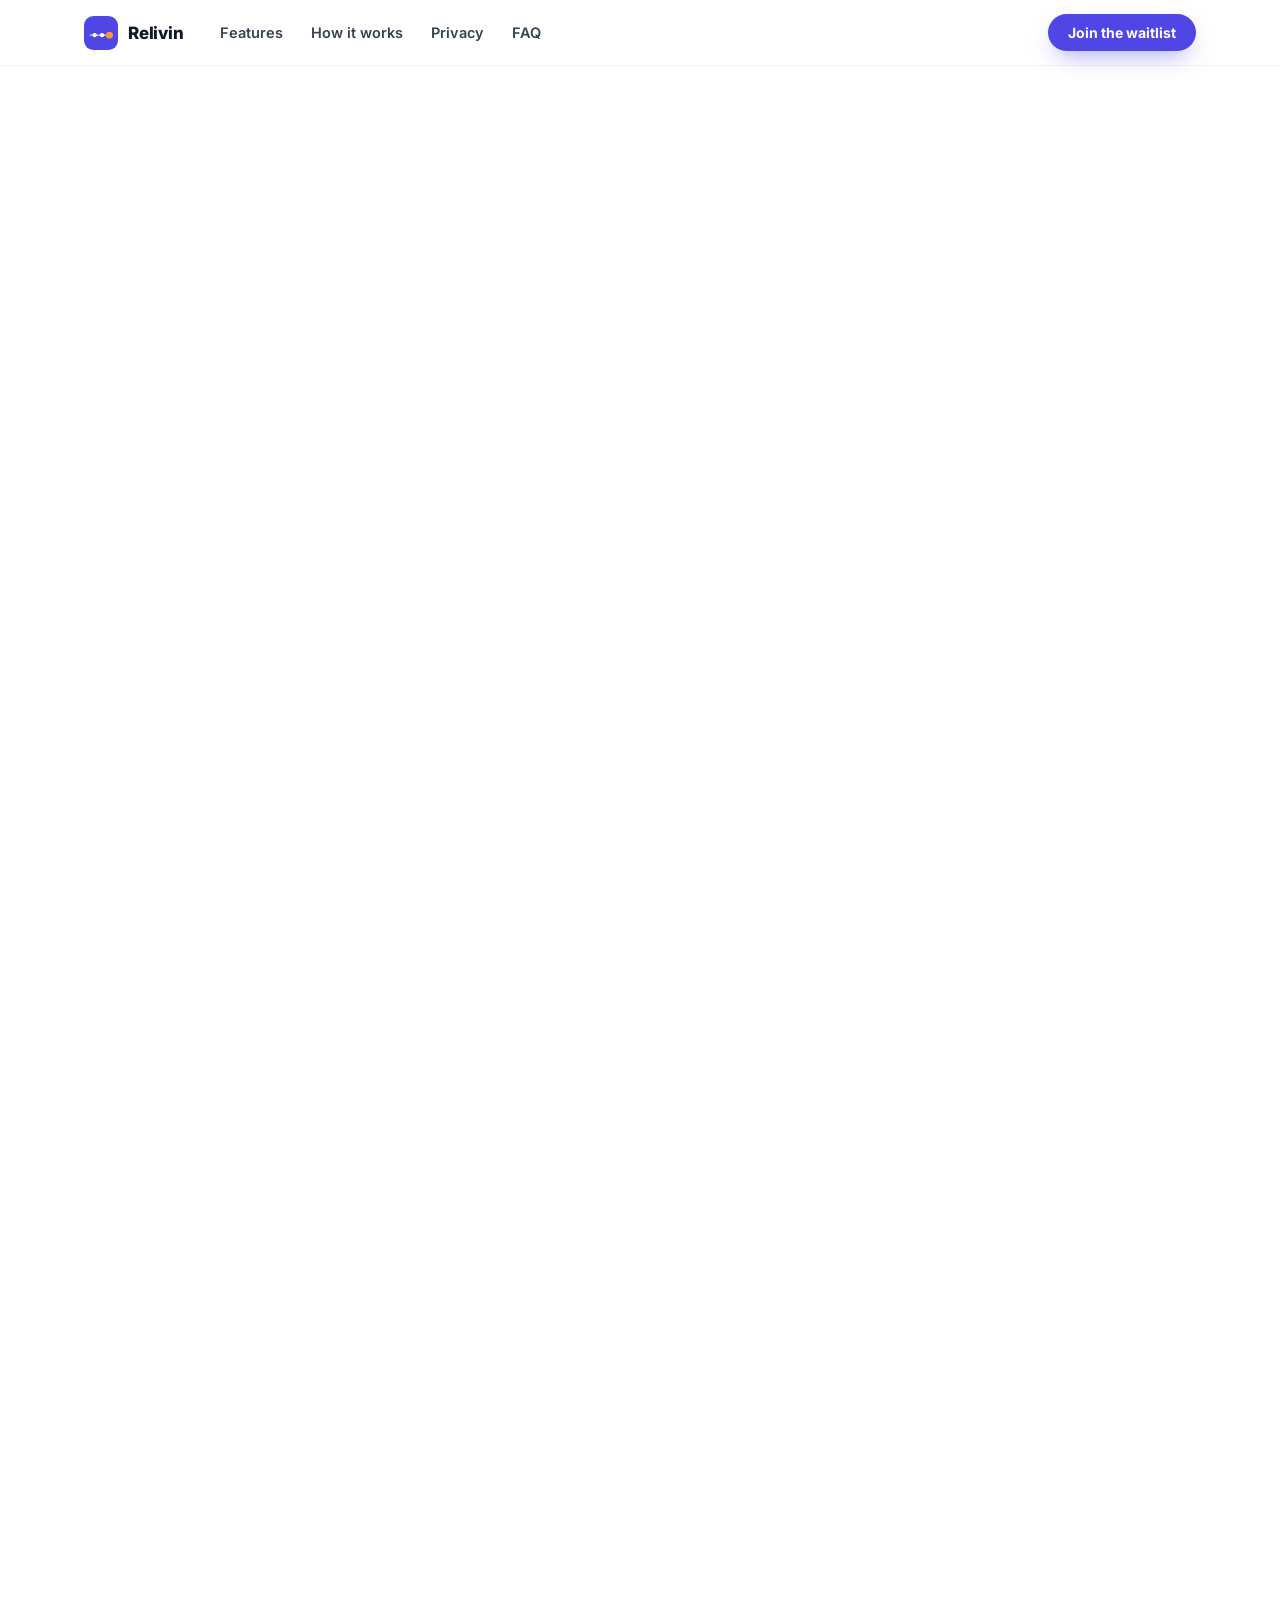
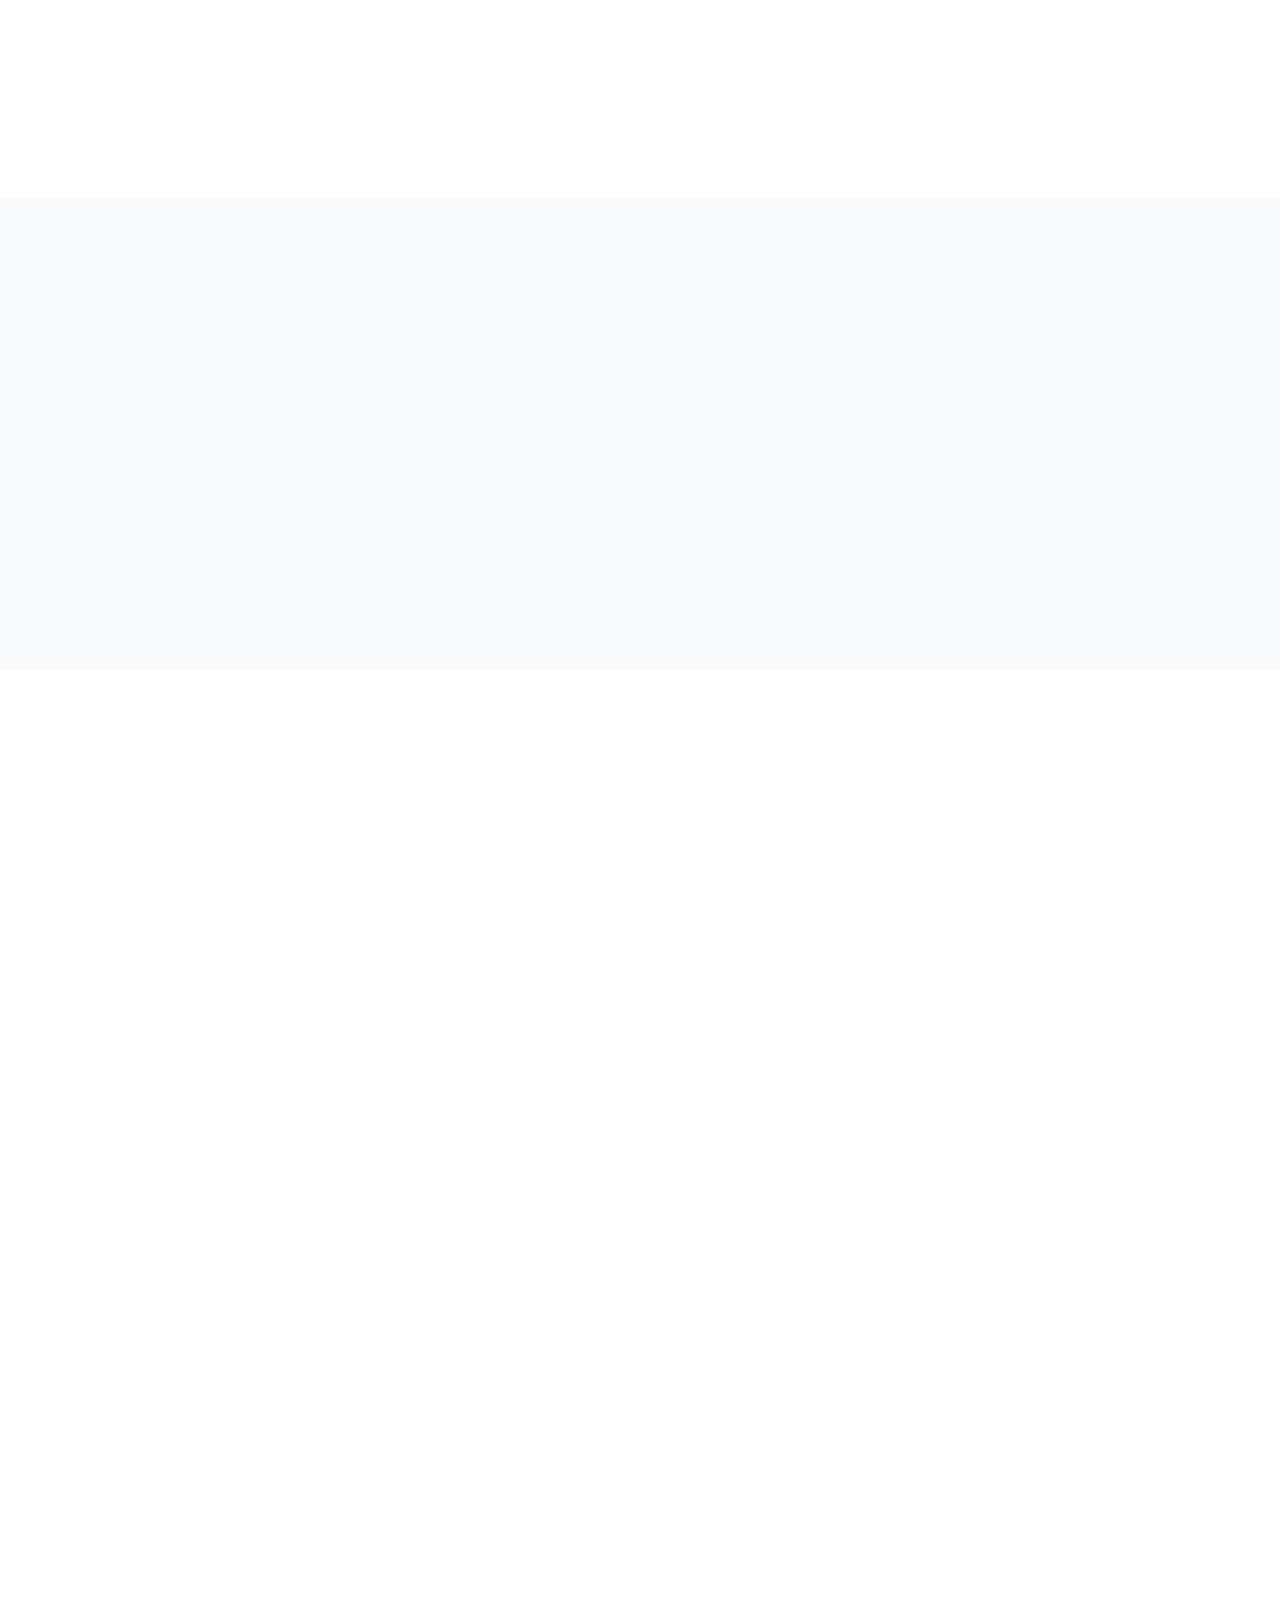
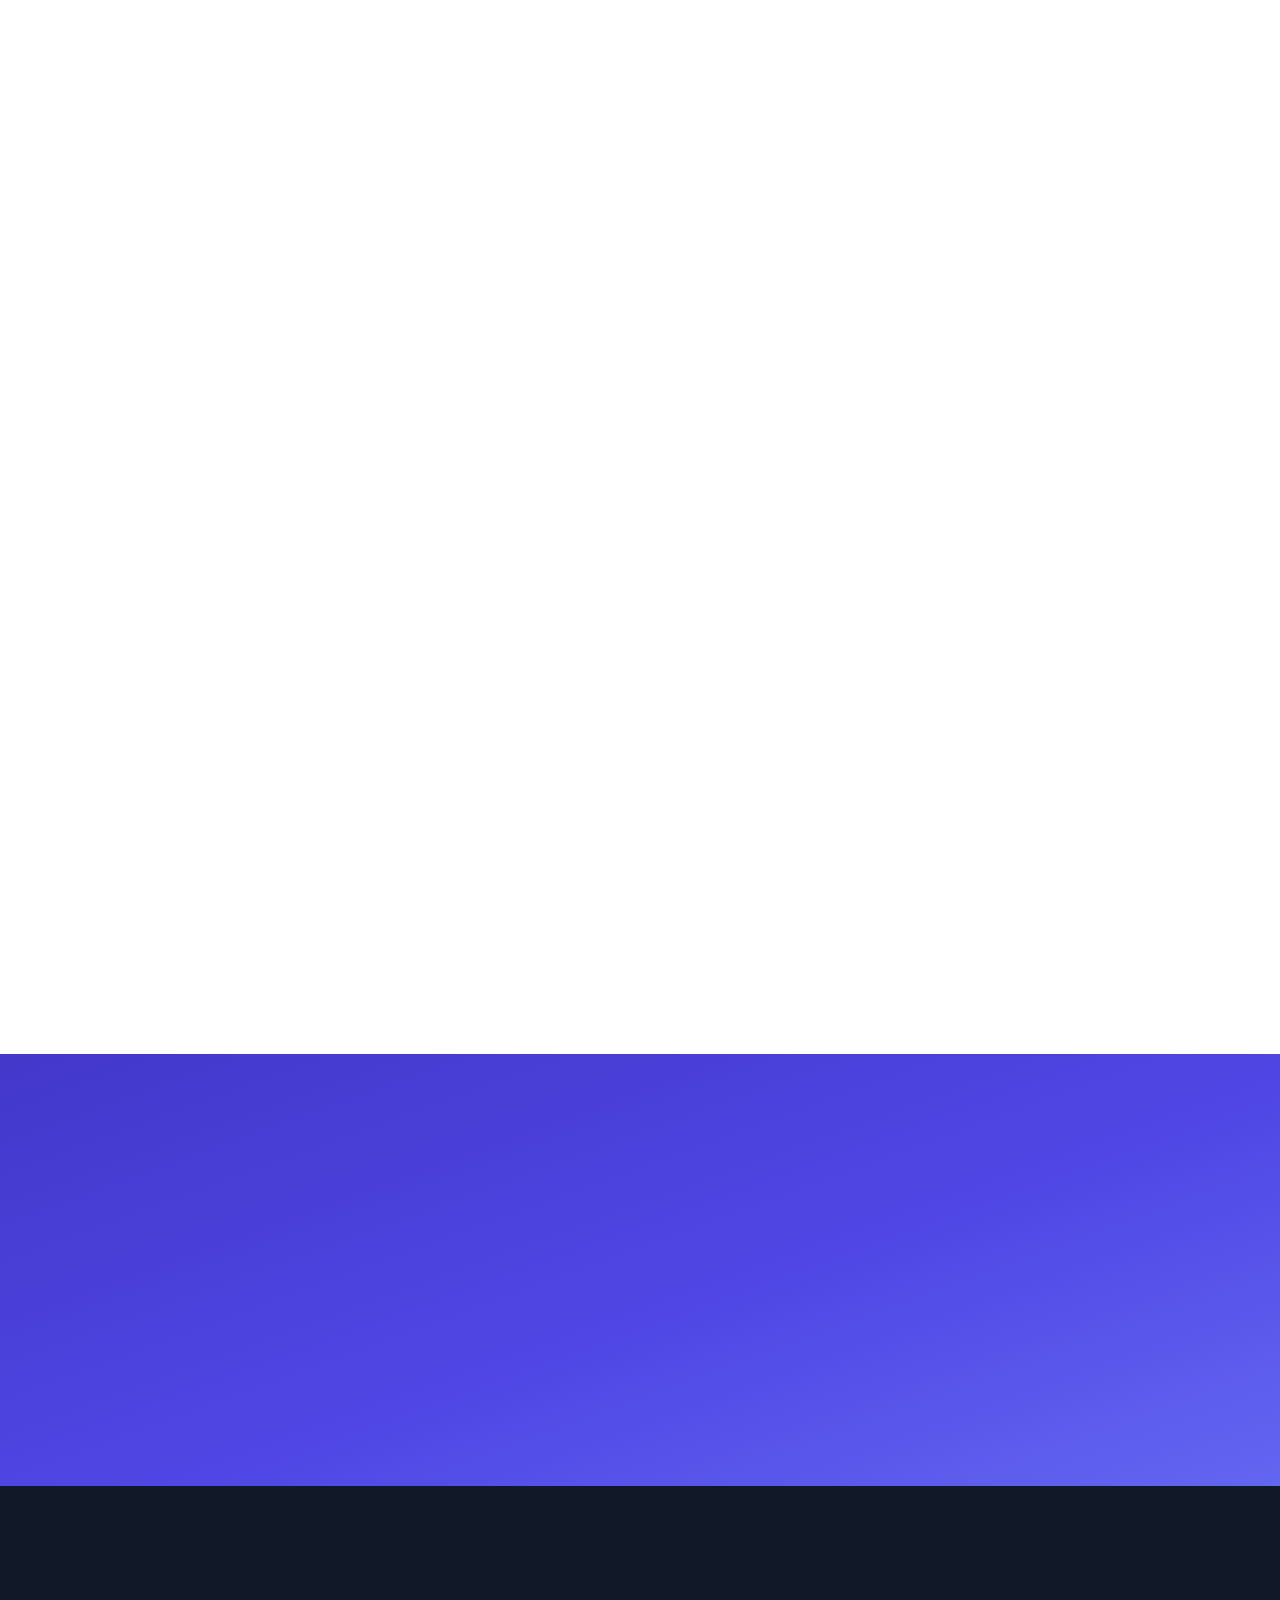
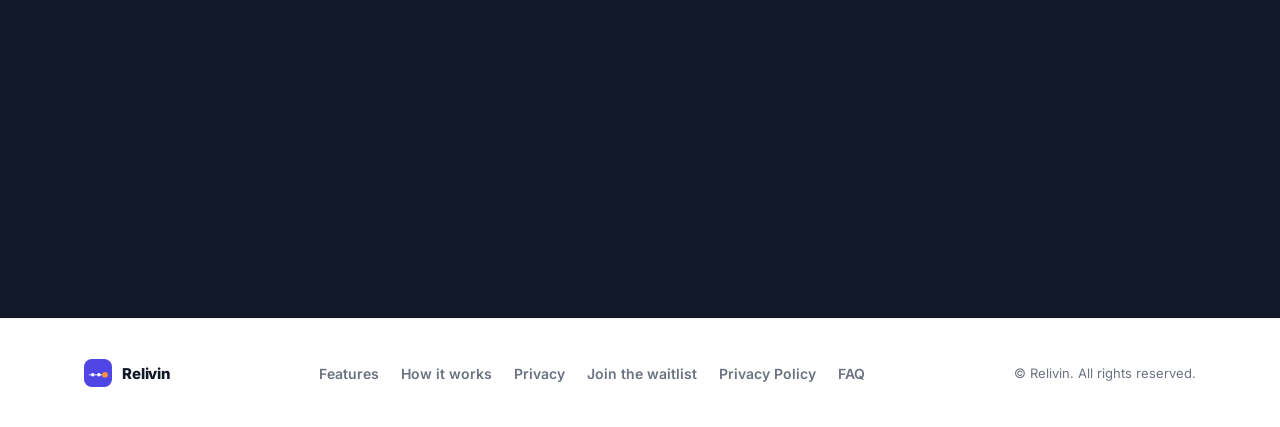
==== commit 83e9e0f8: "Rebrand website copy: My Timeline -> Relivin Brand name updated in page titles, headers, FAQ, footer" ====
--- a/index.html
+++ b/index.html
@@ -3,8 +3,8 @@
 <head>
 <meta charset="UTF-8" />
 <meta name="viewport" content="width=device-width, initial-scale=1.0" />
-<title>My Timeline — A private timeline for the people you love</title>
-<meta name="description" content="My Timeline is a private, collaborative app for capturing a life story as it happens — organized by age, shared only with the family and friends you invite." />
+<title>Relivin — A private timeline for the people you love</title>
+<meta name="description" content="Relivin is a private, collaborative app for capturing a life story as it happens — organized by age, shared only with the family and friends you invite." />
 <link rel="icon" href="assets/favicon.png" />
 <link rel="preconnect" href="https://fonts.googleapis.com" />
 <link rel="preconnect" href="https://fonts.gstatic.com" crossorigin />
@@ -27,7 +27,7 @@
           <circle cx="48" cy="36" r="6.5" fill="#FB923C"/>
         </svg>
       </span>
-      <span class="brand__word">My Timeline</span>
+      <span class="brand__word">Relivin</span>
     </a>
 
     <nav class="nav__links" aria-label="Primary">
@@ -63,7 +63,7 @@
         <h1>Every moment,<br>in order.</h1>
         <p class="hero__slogan">Capture your life, not your image.</p>
         <p class="hero__sub">
-          My Timeline is a private place to keep the story of a life —
+          Relivin is a private place to keep the story of a life —
           organized by age, filled in together with the people who love them most.
         </p>
 
@@ -305,8 +305,8 @@
       </div>
       <div class="showcase__copy reveal reveal--delay-1">
         <p class="eyebrow">Built to be shared</p>
-        <h2>Grandparents get view-only. Co-parents get full access.</h2>
-        <p class="showcase__sub">Decide exactly who can add memories and who just gets to enjoy them — down to each person you invite.</p>
+        <h2>Decide exactly who can add memories and who just gets to enjoy them.</h2>
+        <p class="showcase__sub">Where parents build timelines for their children, grandparents contribute memories, and future generations can look back.</p>
       </div>
     </div>
 
@@ -335,7 +335,7 @@
       <div class="showcase__copy reveal reveal--delay-1">
         <p class="eyebrow">Leave the feed behind</p>
         <h2>Bring years of memories with you — not just your last post.</h2>
-        <p class="showcase__sub">Export your data from Instagram and My Timeline sorts every photo and video into place by date automatically. Nothing gets left behind in an app built for scrolling, not remembering.</p>
+        <p class="showcase__sub">Export your data from Instagram and Relivin sorts every photo and video into place by date automatically. Nothing gets left behind in an app built for scrolling, not remembering.</p>
       </div>
     </div>
   </section>
@@ -347,7 +347,7 @@
         <p class="eyebrow eyebrow--light">Privacy first</p>
         <p class="privacy__slogan">Where memories matter more than likes.</p>
         <h2>Not everything needs to be public to be worth keeping.</h2>
-        <p class="privacy__sub">My Timeline was built as the opposite of a social feed. There's no algorithm, no likes, and no way for anyone to find a timeline unless you send them the invite yourself.</p>
+        <p class="privacy__sub">Relivin was built as the opposite of a social feed. There's no algorithm, no likes, and no way for anyone to find a timeline unless you send them the invite yourself.</p>
       </div>
       <ul class="privacy__list reveal reveal--delay-1">
         <li><span class="privacy__check">✓</span> No public profiles or discovery</li>
@@ -361,7 +361,7 @@
   <!-- CTA -->
   <section class="cta" id="waitlist">
     <div class="wrap cta__inner reveal">
-      <h2>Be first to know when My Timeline opens up.</h2>
+      <h2>Be first to know when Relivin opens up.</h2>
       <p>We're building in the open with a small group of early families. Leave your email and we'll send one note when it's your turn.</p>
 
       <form class="waitlist-form waitlist-form--cta" id="ctaForm" novalidate>
@@ -390,7 +390,7 @@
           <circle cx="48" cy="36" r="6.5" fill="#FB923C"/>
         </svg>
       </span>
-      <span class="brand__word">My Timeline</span>
+      <span class="brand__word">Relivin</span>
     </a>
     <nav class="footer__links" aria-label="Footer">
       <a href="#features">Features</a>
@@ -400,7 +400,7 @@
       <a href="privacy.html">Privacy Policy</a>
       <a href="faq.html">FAQ</a>
     </nav>
-    <p class="footer__copy">© <span id="year"></span> My Timeline. All rights reserved.</p>
+    <p class="footer__copy">© <span id="year"></span> Relivin. All rights reserved.</p>
   </div>
 </footer>
 
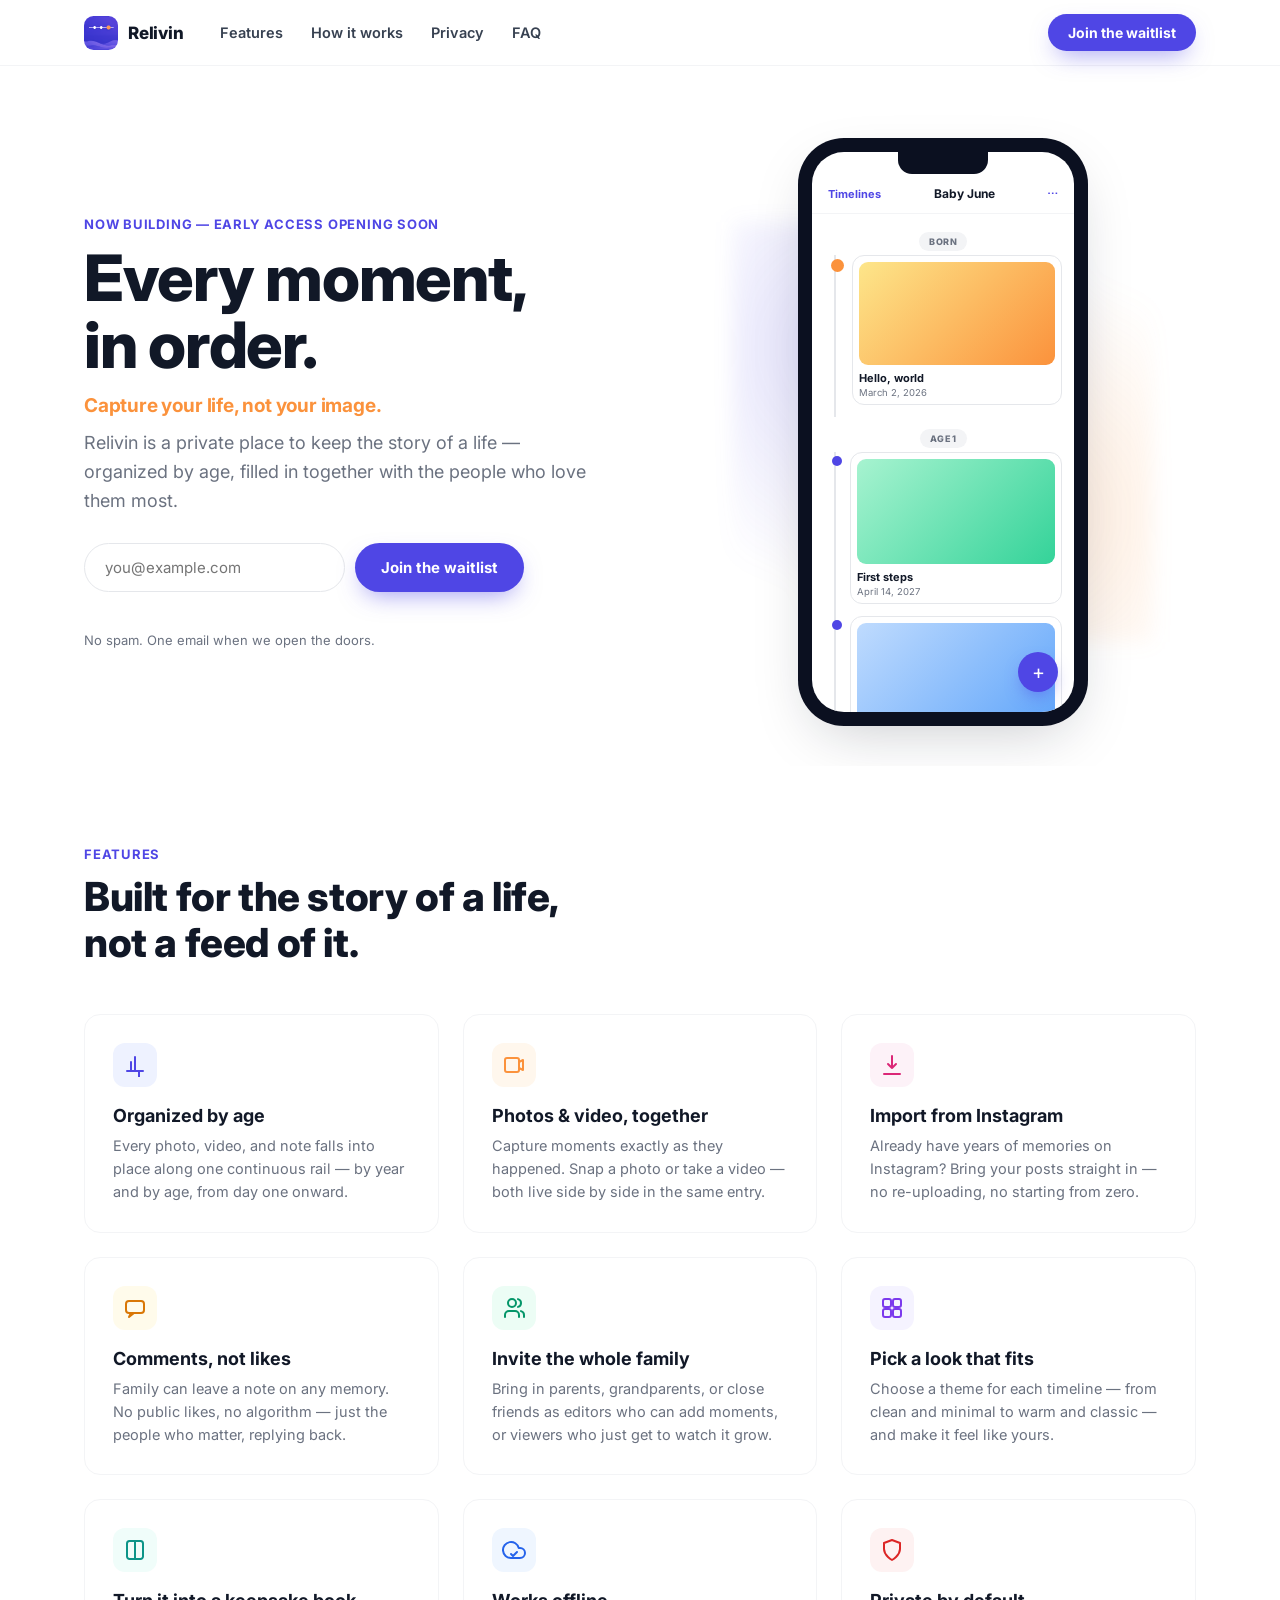
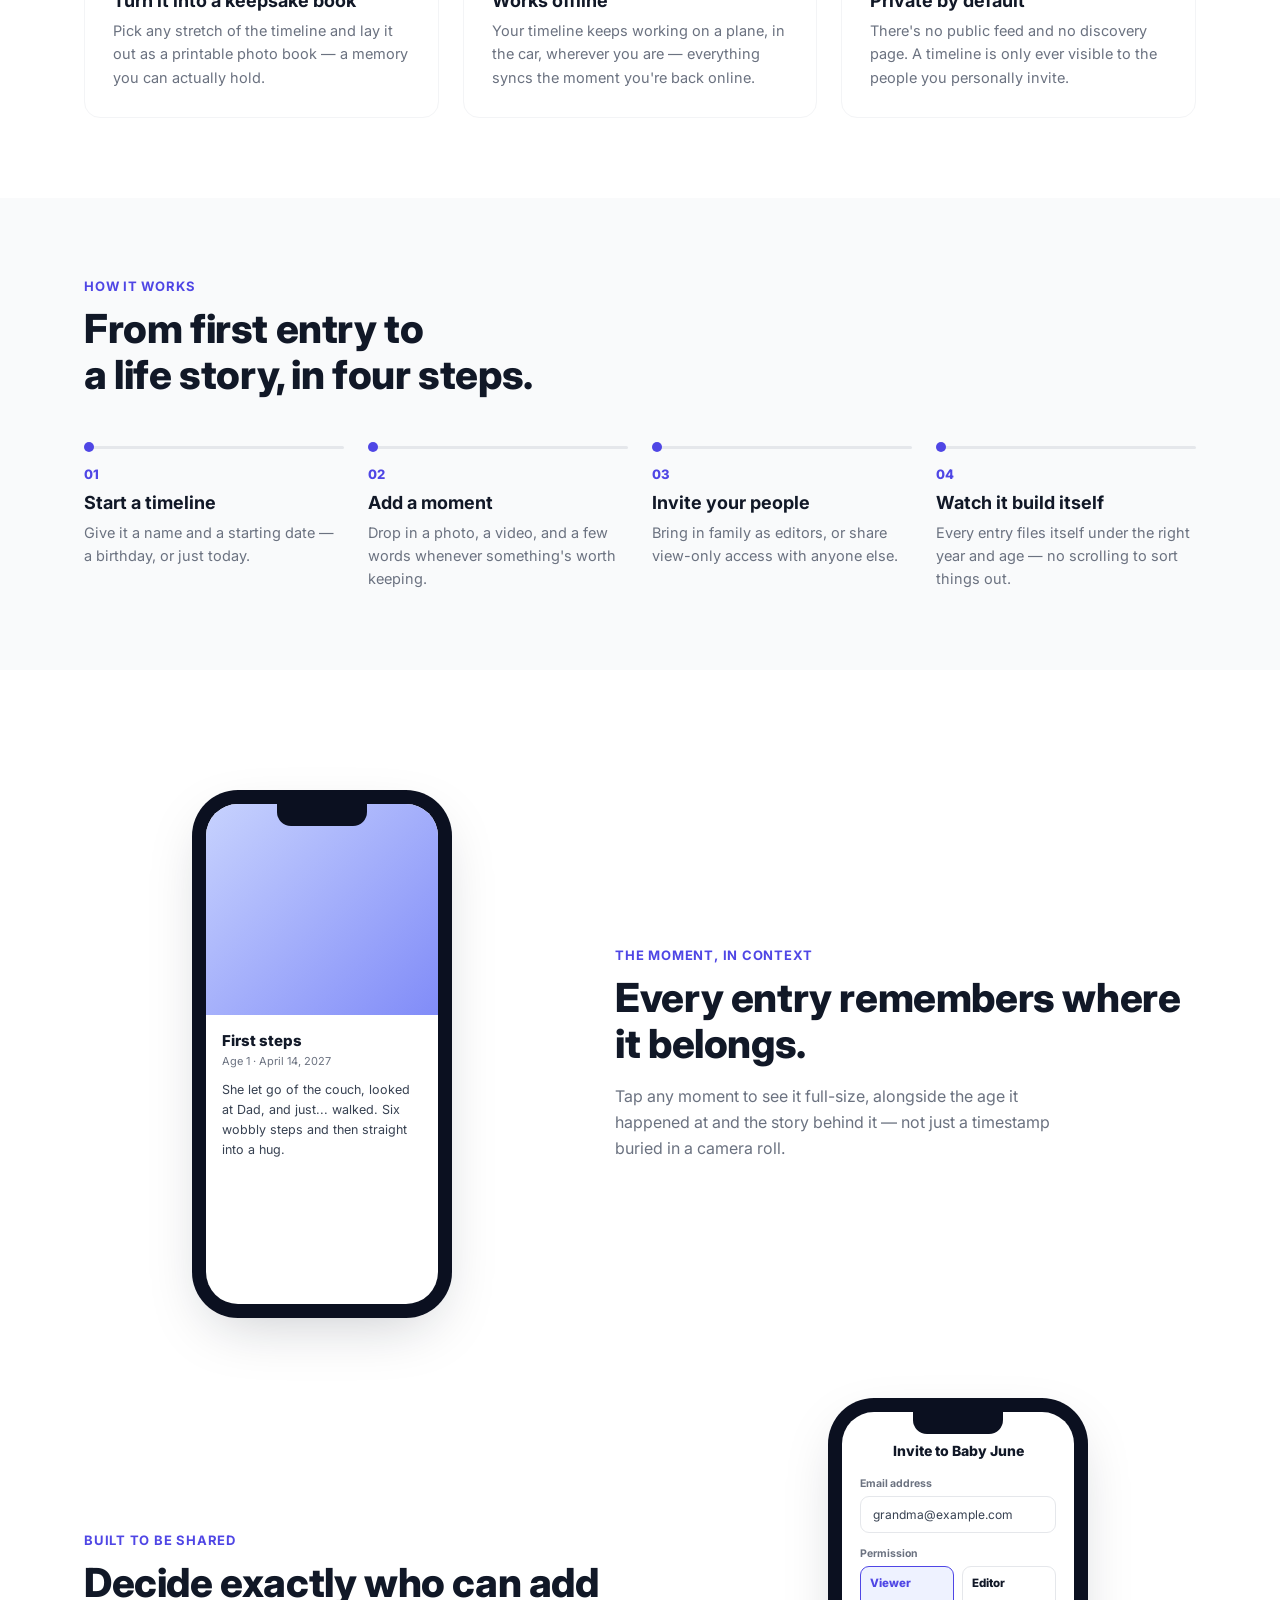
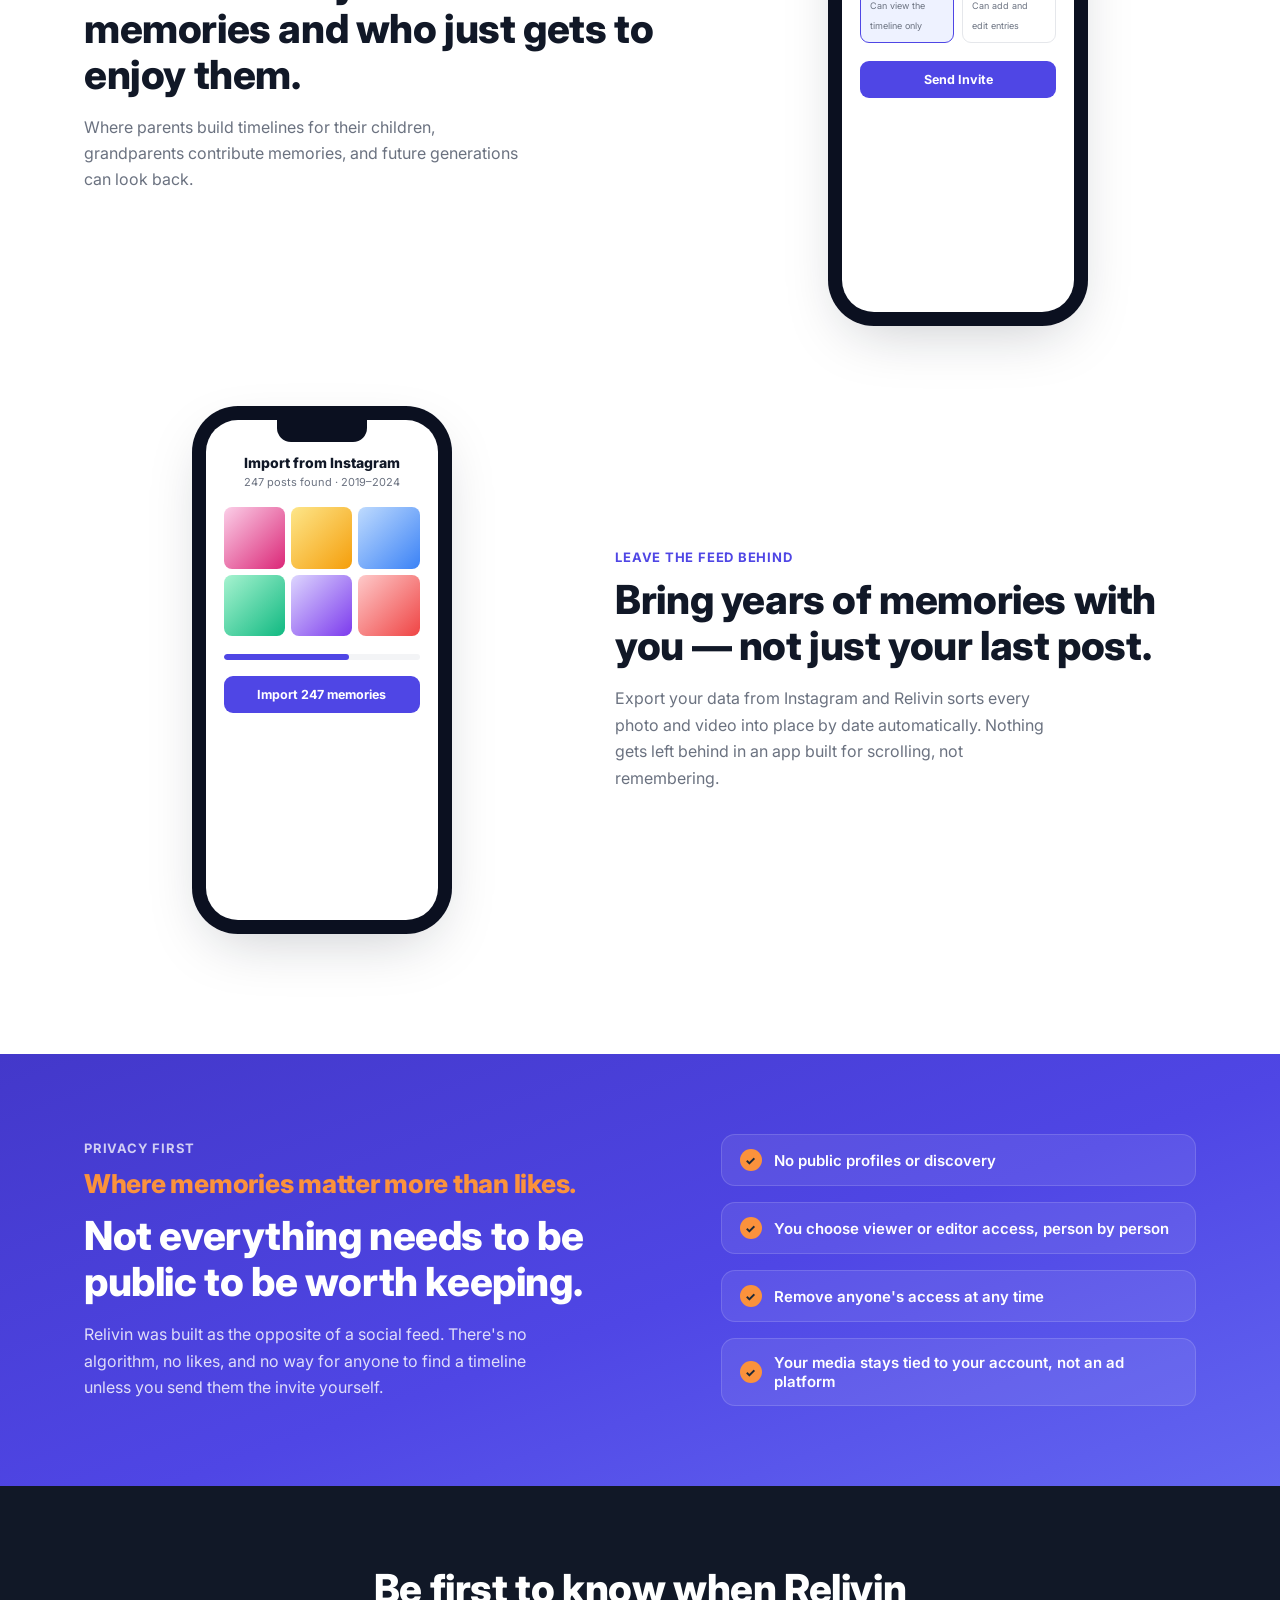
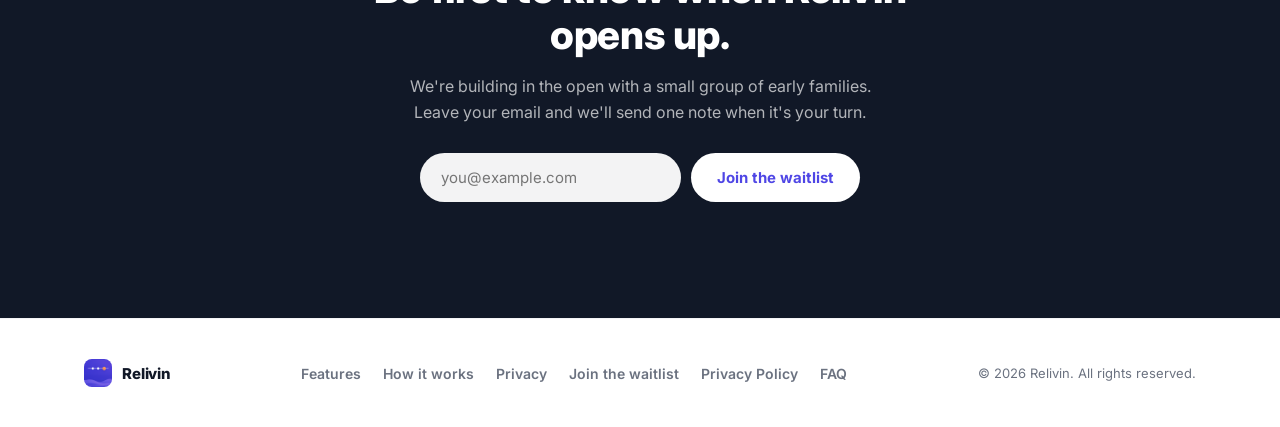
==== commit 1d8a05a1: "Sync Relivin visual brand: logo, icons, domain, and support email - Replace stale "My Timeline"-bran" ====
--- a/index.html
+++ b/index.html
@@ -5,7 +5,18 @@
 <meta name="viewport" content="width=device-width, initial-scale=1.0" />
 <title>Relivin — A private timeline for the people you love</title>
 <meta name="description" content="Relivin is a private, collaborative app for capturing a life story as it happens — organized by age, shared only with the family and friends you invite." />
+<link rel="canonical" href="https://relivin.app/" />
 <link rel="icon" href="assets/favicon.png" />
+<link rel="apple-touch-icon" href="assets/icon-no-text.png" />
+<meta property="og:type" content="website" />
+<meta property="og:url" content="https://relivin.app/" />
+<meta property="og:title" content="Relivin — A private timeline for the people you love" />
+<meta property="og:description" content="A private, collaborative app for capturing a life story as it happens — organized by age, shared only with the family and friends you invite." />
+<meta property="og:image" content="https://relivin.app/assets/icon.png" />
+<meta name="twitter:card" content="summary_large_image" />
+<meta name="twitter:title" content="Relivin — A private timeline for the people you love" />
+<meta name="twitter:description" content="A private, collaborative app for capturing a life story as it happens — organized by age, shared only with the family and friends you invite." />
+<meta name="twitter:image" content="https://relivin.app/assets/icon.png" />
 <link rel="preconnect" href="https://fonts.googleapis.com" />
 <link rel="preconnect" href="https://fonts.gstatic.com" crossorigin />
 <link href="https://fonts.googleapis.com/css2?family=Inter:wght@400;500;600;700;800&display=swap" rel="stylesheet" />
@@ -18,15 +29,7 @@
 <header class="nav" id="top">
   <div class="wrap nav__inner">
     <a class="brand" href="#top">
-      <span class="brand__mark" aria-hidden="true">
-        <svg width="34" height="34" viewBox="0 0 64 64" fill="none" xmlns="http://www.w3.org/2000/svg">
-          <rect width="64" height="64" rx="18" fill="#4F46E5"/>
-          <line x1="12" y1="36" x2="52" y2="36" stroke="rgba(255,255,255,0.55)" stroke-width="3" stroke-linecap="round"/>
-          <circle cx="20" cy="36" r="4" fill="#fff"/>
-          <circle cx="34" cy="36" r="4" fill="#fff"/>
-          <circle cx="48" cy="36" r="6.5" fill="#FB923C"/>
-        </svg>
-      </span>
+      <img class="brand__mark-img" src="assets/icon-no-text.png" alt="" width="34" height="34" />
       <span class="brand__word">Relivin</span>
     </a>
 
@@ -381,15 +384,7 @@
 <footer class="footer">
   <div class="wrap footer__inner">
     <a class="brand brand--footer" href="#top">
-      <span class="brand__mark" aria-hidden="true">
-        <svg width="28" height="28" viewBox="0 0 64 64" fill="none" xmlns="http://www.w3.org/2000/svg">
-          <rect width="64" height="64" rx="18" fill="#4F46E5"/>
-          <line x1="12" y1="36" x2="52" y2="36" stroke="rgba(255,255,255,0.55)" stroke-width="3" stroke-linecap="round"/>
-          <circle cx="20" cy="36" r="4" fill="#fff"/>
-          <circle cx="34" cy="36" r="4" fill="#fff"/>
-          <circle cx="48" cy="36" r="6.5" fill="#FB923C"/>
-        </svg>
-      </span>
+      <img class="brand__mark-img" src="assets/icon-no-text.png" alt="" width="28" height="28" />
       <span class="brand__word">Relivin</span>
     </a>
     <nav class="footer__links" aria-label="Footer">
--- a/css/style.css
+++ b/css/style.css
@@ -154,6 +154,7 @@
   padding-bottom: 14px;
 }
 .brand { display: flex; align-items: center; gap: 10px; }
+.brand__mark-img { display: block; border-radius: 28%; flex-shrink: 0; }
 .brand__word { font-weight: 800; font-size: 17px; letter-spacing: -0.01em; }
 .nav__links {
   display: flex;
